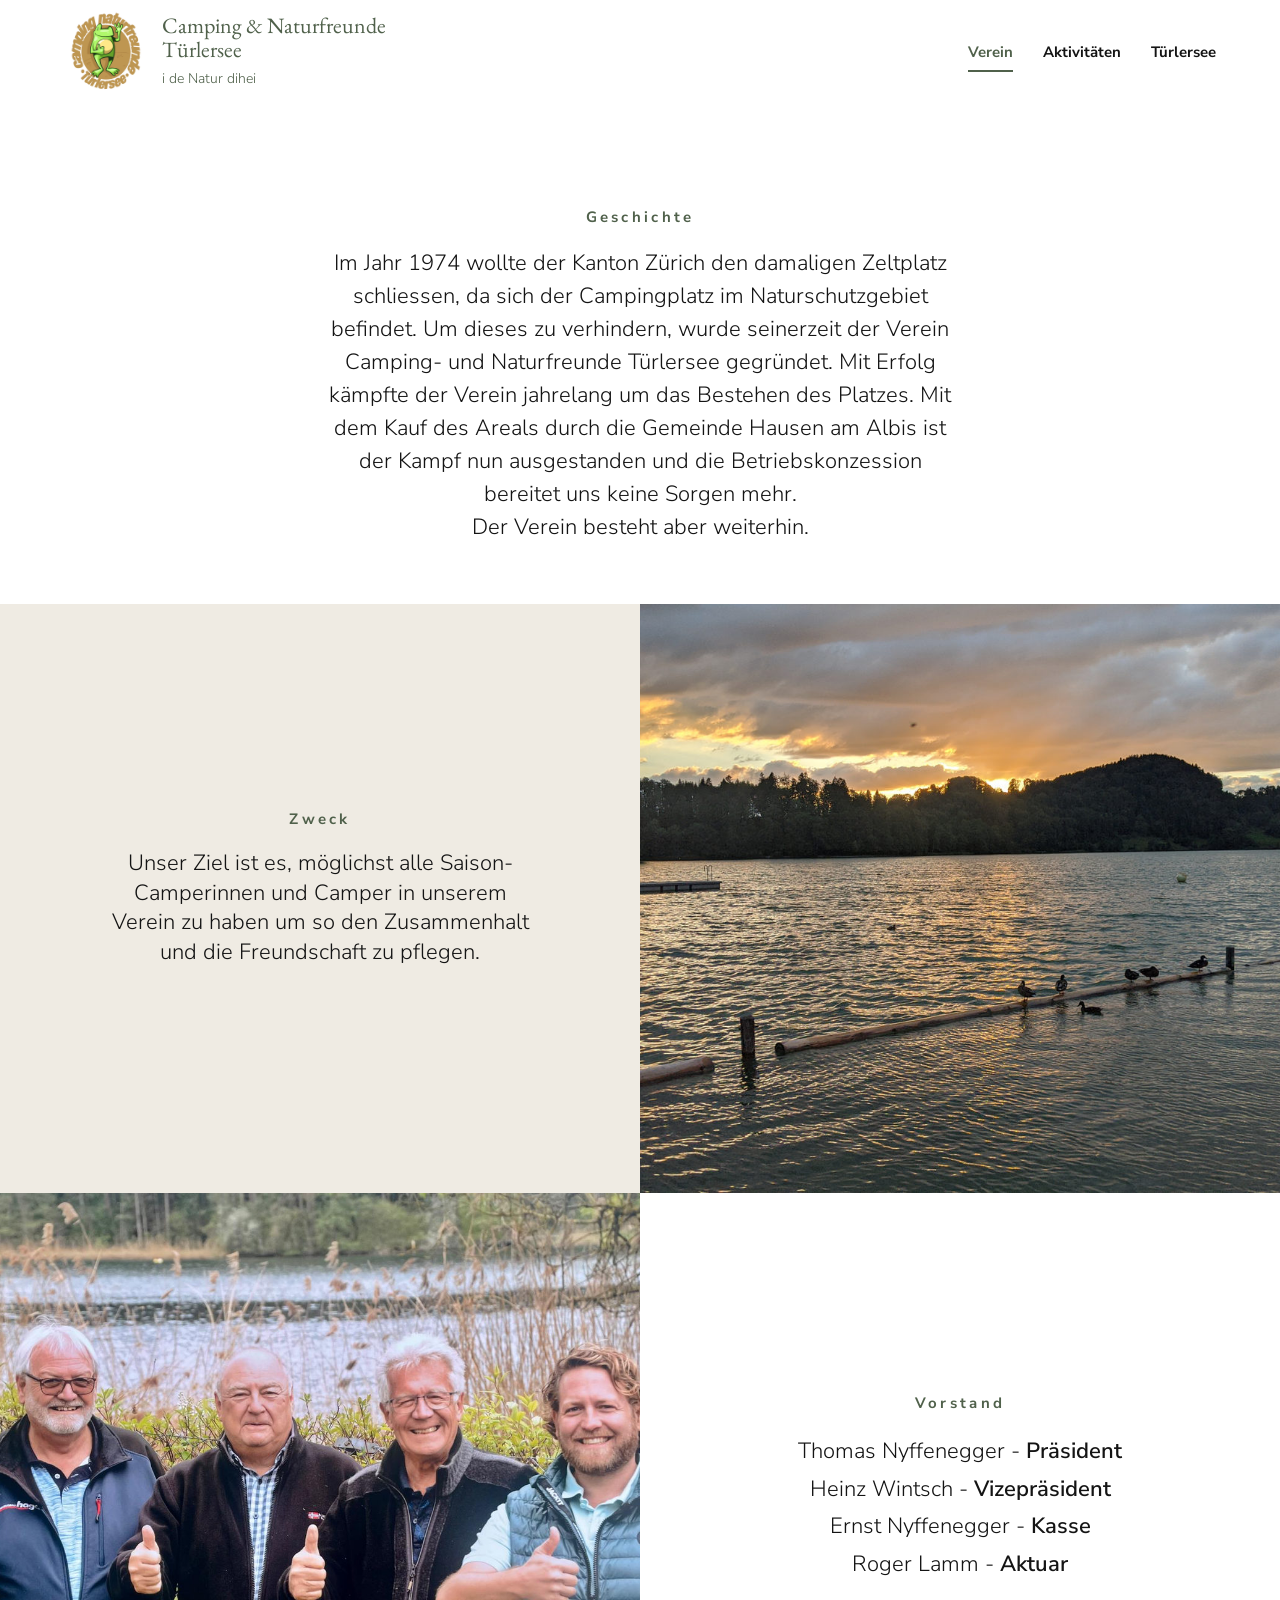
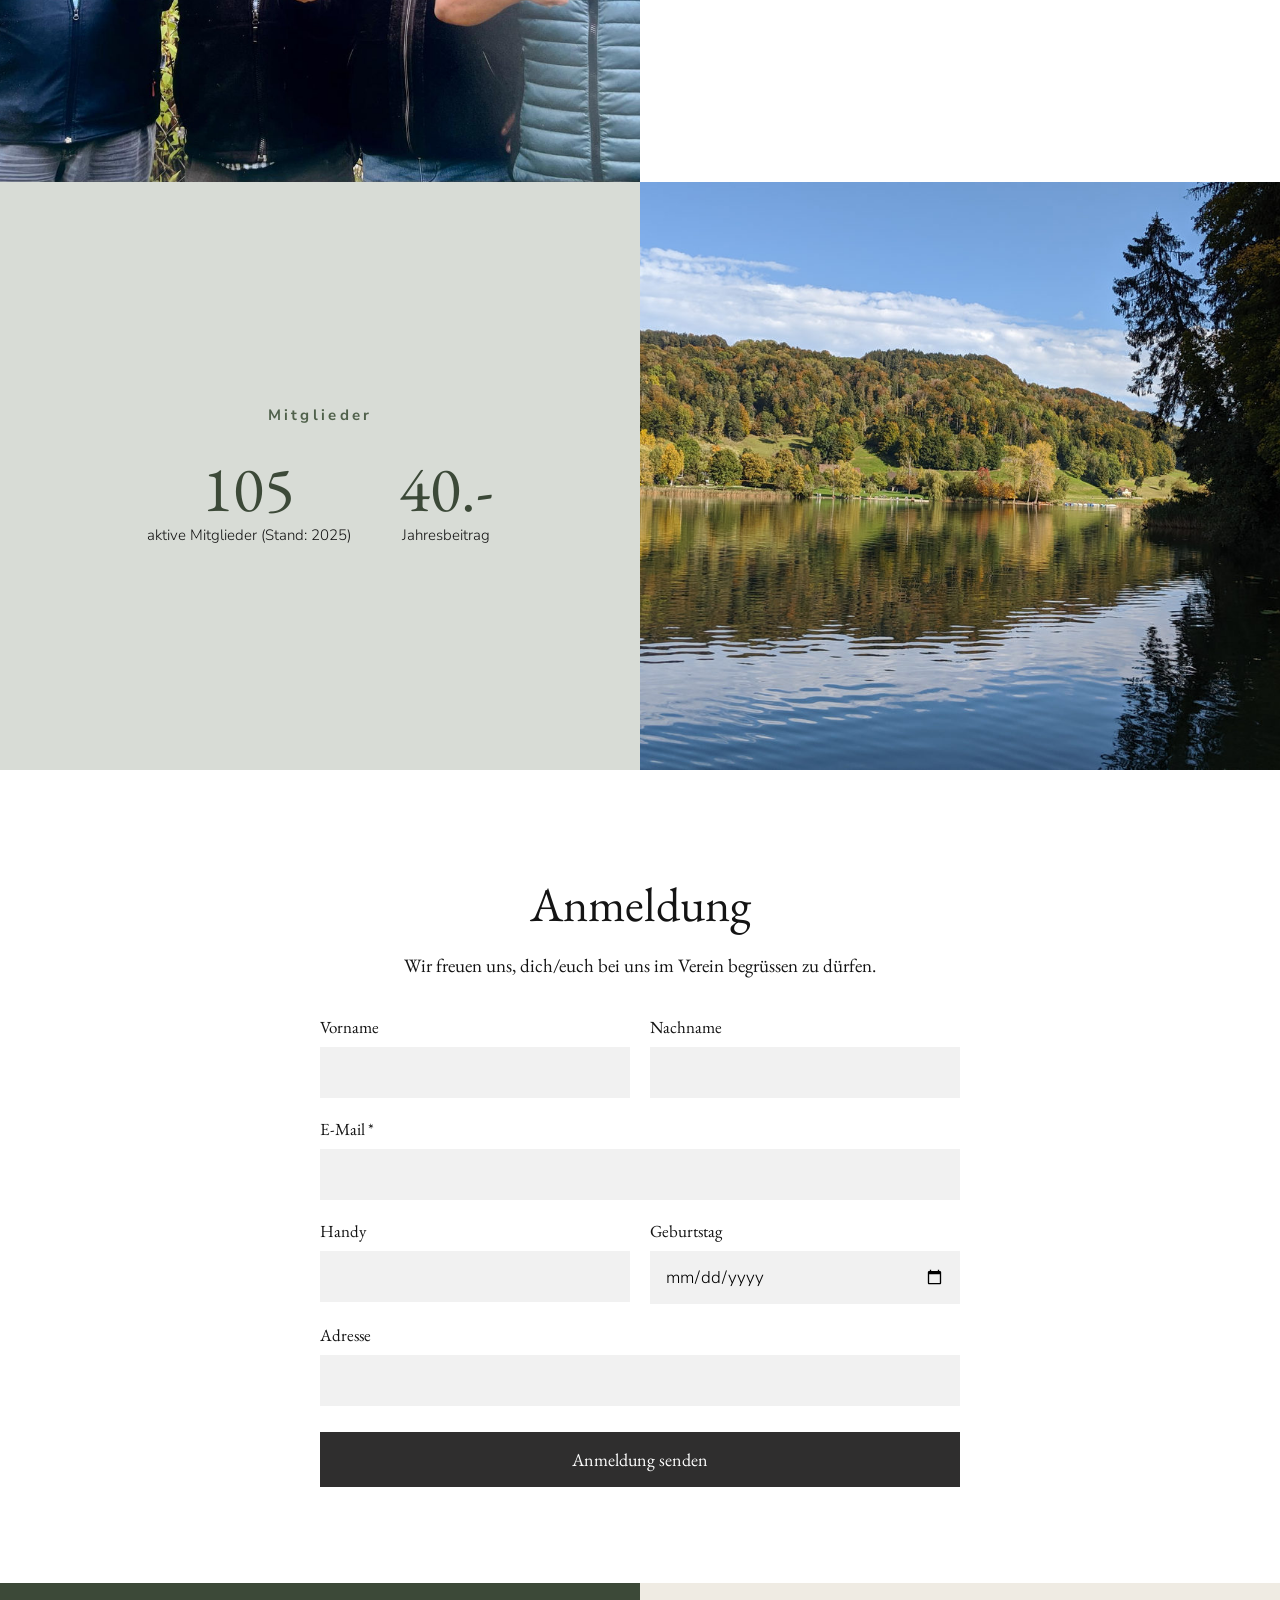
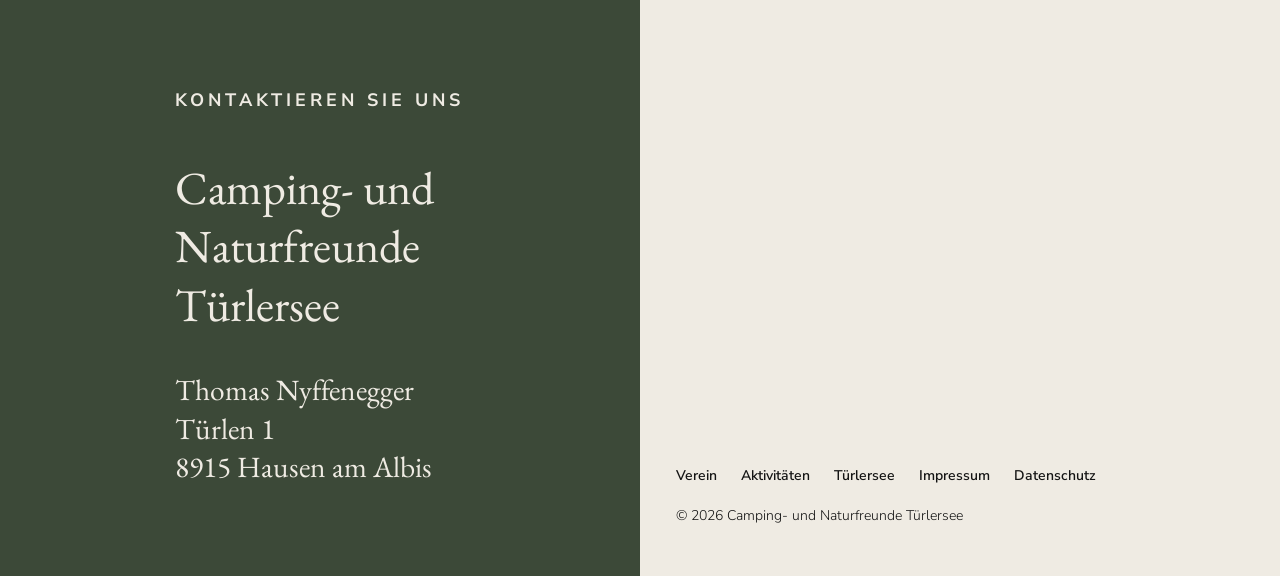
==== verein.html @ 567dc599 "Website Camping- und Naturfreunde Türlersee als statische Seite aufbauen Inhalte, Bilder und Gestalt" ====
<!doctype html>
<html lang="de-CH">
<head>
<meta charset="utf-8">
<meta name="viewport" content="width=device-width, initial-scale=1">
<title>Verein | Camping- und Naturfreunde Türlersee</title>
<meta name="description" content="Geschichte, Zweck, Vorstand und Mitgliedschaft des Vereins Camping- und Naturfreunde Türlersee.">
<meta property="og:title" content="Verein | Camping- und Naturfreunde Türlersee">
<meta property="og:description" content="Geschichte, Zweck, Vorstand und Mitgliedschaft des Vereins Camping- und Naturfreunde Türlersee.">
<meta property="og:image" content="assets/img/hero.jpg">
<meta property="og:locale" content="de_CH">
<link rel="icon" href="assets/img/logo.jpg">
<link rel="preload" href="assets/fonts/eb-garamond-latin-wght-normal.woff2" as="font" type="font/woff2" crossorigin>
<link rel="stylesheet" href="assets/css/style.css">
</head>
<body>
<a class="skip" href="#inhalt">Weiter zum Hauptinhalt</a>
<header class="kopf">
  <div class="kopf-in">
    <a class="marke" href="index.html">
      <img src="assets/img/logo.jpg" alt="Logo Camping Naturfreunde Türlersee" width="84" height="84">
      <span><span class="marke-name">Camping &amp; Naturfreunde<br>Türlersee</span><span class="marke-claim">i de Natur dihei</span></span>
    </a>
    <button class="menu-knopf" type="button" aria-controls="nav" aria-expanded="false" aria-label="Menü"><span></span><span></span><span></span></button>
    <nav class="nav" id="nav" aria-label="Hauptnavigation">
      <ul>
        <li><a href="verein.html" aria-current="page">Verein</a></li>
        <li><a href="aktivitaten.html">Aktivitäten</a></li>
        <li><a href="tuerlersee.html">Türlersee</a></li>
      </ul>
    </nav>
  </div>
</header>

<main id="inhalt">
<section class="seitenkopf">
  <div class="wrap schmal">
    <h1 class="label">Geschichte</h1>
    <p class="lead" style="font-size:clamp(18px,1.9vw,22px);line-height:1.5">Im Jahr 1974 wollte der Kanton Zürich den damaligen Zeltplatz schliessen, da sich der Campingplatz im Naturschutzgebiet befindet. Um dieses zu verhindern, wurde seinerzeit der Verein Camping- und Naturfreunde Türlersee gegründet. Mit Erfolg kämpfte der Verein jahrelang um das Bestehen des Platzes. Mit dem Kauf des Areals durch die Gemeinde Hausen am Albis ist der Kampf nun ausgestanden und die Betriebskonzession bereitet uns keine Sorgen mehr.<br>Der Verein besteht aber weiterhin.</p>
  </div>
</section>

<section class="split">
  <div class="split-text bg-beige">
    <h2 class="label">Zweck</h2>
    <p>Unser Ziel ist es, möglichst alle Saison-Camperinnen und Camper in unserem Verein zu haben um so den Zusammenhalt und die Freundschaft zu pflegen.</p>
  </div>
  <div class="split-bild"><img src="assets/img/see-sonnenuntergang.jpg" alt="Sonnenuntergang über dem Türlersee" loading="lazy"></div>
</section>

<section class="split">
  <div class="split-bild zuerst"><img src="assets/img/vorstand.jpg" alt="Der Vorstand des Vereins, 2025" loading="lazy"></div>
  <div class="split-text">
    <h2 class="label">Vorstand</h2>
    <ul class="vorstand">
      <li>Thomas Nyffenegger - <strong>Präsident</strong></li>
      <li>Heinz Wintsch - <strong>Vizepräsident</strong></li>
      <li>Ernst Nyffenegger - <strong>Kasse</strong></li>
      <li>Roger Lamm - <strong>Aktuar</strong></li>
    </ul>
  </div>
</section>

<section class="split">
  <div class="split-text bg-salbei">
    <h2 class="label">Mitglieder</h2>
    <div class="zahlen">
      <div class="zahl"><b>105</b><span>aktive Mitglieder (Stand: 2025)</span></div>
      <div class="zahl"><b>40.-</b><span>Jahresbeitrag</span></div>
    </div>
  </div>
  <div class="split-bild"><img src="assets/img/see-herbst.jpg" alt="Herbstwald spiegelt sich im Türlersee" loading="lazy"></div>
</section>

<section class="abschnitt" id="anmelden">
  <div class="wrap">
    <form class="formular" id="anmeldung">
      <h2>Anmeldung</h2>
      <p class="mitte" style="font-family:var(--serif);font-size:19px">Wir freuen uns, dich/euch bei uns im Verein begrüssen zu dürfen.</p>
      <div class="felder">
        <label class="feld">Vorname <input name="vorname" autocomplete="given-name"></label>
        <label class="feld">Nachname <input name="nachname" autocomplete="family-name"></label>
        <label class="feld breit">E-Mail * <input name="email" type="email" autocomplete="email" required></label>
        <label class="feld">Handy <input name="handy" type="tel" autocomplete="tel"></label>
        <label class="feld">Geburtstag <input name="geburtstag" type="date" autocomplete="bday"></label>
        <label class="feld breit">Adresse <input name="adresse" autocomplete="street-address"></label>
      </div>
      <button class="knopf" type="submit">Anmeldung senden</button>
      <p class="hinweis" id="anmeldung-hinweis" role="status" tabindex="-1" hidden></p>
    </form>
  </div>
</section>
</main>

<footer class="fuss">
  <div class="fuss-kontakt">
    <p class="label">Kontaktieren Sie uns</p>
    <h2>Camping- und Naturfreunde Türlersee</h2>
    <address>Thomas Nyffenegger<br>Türlen 1<br>8915 Hausen am Albis</address>
  </div>
  <div class="fuss-links">
    <ul>
      <li><a href="verein.html">Verein</a></li>
      <li><a href="aktivitaten.html">Aktivitäten</a></li>
      <li><a href="tuerlersee.html">Türlersee</a></li>
      <li><a href="impressum.html">Impressum</a></li>
      <li><a href="datenschutz.html">Datenschutz</a></li>
    </ul>
    <p>© <span id="jahr">2026</span> Camping- und Naturfreunde Türlersee</p>
  </div>
</footer>
<script src="assets/js/main.js" defer></script>
</body>
</html>
---- assets/css/style.css ----
/* Camping- und Naturfreunde Türlersee */
@font-face { font-family: "EB Garamond"; src: url("../fonts/eb-garamond-latin-wght-normal.woff2") format("woff2"); font-weight: 400 800; font-display: swap; }
@font-face { font-family: "Nunito Sans"; src: url("../fonts/nunito-sans-latin-wght-normal.woff2") format("woff2"); font-weight: 200 1000; font-display: swap; }

:root {
  --gruen: #3c4938;
  --gruen-hell: #50614b;
  --beige: #efebe3;
  --salbei: #d8dcd6;
  --rot: #d43a12;
  --orange: #d58106;
  --text: #141414;
  --weiss: #fff;
  --serif: "EB Garamond", Georgia, serif;
  --sans: "Avenir Next", Avenir, "Nunito Sans", "Helvetica Neue", Arial, sans-serif;
  --rand: clamp(16px, 5vw, 80px);
}
*, *::before, *::after { box-sizing: border-box; }
html { scroll-behavior: smooth; -webkit-text-size-adjust: 100%; }
body { margin: 0; font-family: var(--sans); font-weight: 300; font-size: 17px; line-height: 1.6; color: var(--text); background: var(--weiss); }
img { max-width: 100%; display: block; }
a { color: var(--gruen-hell); }
a:focus-visible, button:focus-visible, input:focus-visible, summary:focus-visible { outline: 3px solid var(--orange); outline-offset: 2px; }
h1, h2, h3 { margin: 0; font-weight: 400; }
p { margin: 0 0 1em; }
.skip { position: absolute; left: -999px; top: 0; background: var(--gruen); color: #fff; padding: 10px 16px; z-index: 100; }
.skip:focus { left: 0; }
.wrap { max-width: 1120px; margin: 0 auto; padding: 0 var(--rand); }
.schmal { max-width: 760px; }

/* Kopfzeile */
.kopf { position: sticky; top: 0; z-index: 50; background: rgba(255,255,255,.96); backdrop-filter: blur(6px); border-bottom: 1px solid transparent; transition: border-color .2s; }
.kopf.scrolled { border-color: var(--beige); }
.kopf-in { display: flex; align-items: center; justify-content: space-between; gap: 16px; padding: 10px var(--rand); max-width: 1760px; margin: 0 auto; }
.marke { display: flex; align-items: center; gap: 14px; text-decoration: none; color: var(--gruen-hell); min-width: 0; }
.marke img { width: 84px; height: 84px; flex: none; }
.marke-name { font-family: var(--serif); font-size: 22px; line-height: 1.1; display: block; }
.marke-claim { font-size: 14px; display: block; margin-top: 6px; }
.nav ul { list-style: none; display: flex; gap: 30px; margin: 0; padding: 0; }
.nav a { font-weight: 700; font-size: 15px; color: var(--text); text-decoration: none; padding: 8px 0; border-bottom: 2px solid transparent; }
.nav a:hover, .nav a[aria-current="page"] { color: var(--gruen-hell); border-color: var(--gruen-hell); }
.menu-knopf { display: none; background: none; border: 0; padding: 10px; cursor: pointer; }
.menu-knopf span { display: block; width: 26px; height: 2px; background: var(--gruen); margin: 6px 0; transition: transform .2s, opacity .2s; }

/* Bausteine */
.label { font-weight: 700; font-size: 15px; letter-spacing: .22em; color: var(--gruen-hell); text-transform: none; margin-bottom: 18px; }
.label.gross { text-transform: uppercase; }
.knopf { display: inline-block; font-family: var(--sans); font-weight: 700; font-size: 13px; letter-spacing: .04em; text-transform: uppercase; text-decoration: none; color: #fff; background: var(--gruen); border: 0; padding: 12px 28px; cursor: pointer; transition: filter .15s, transform .15s; }
.knopf:hover { filter: brightness(1.12); transform: translateY(-1px); }
.knopf.rot { background: var(--rot); }
.knopf.orange { background: var(--orange); color: var(--text); }
.abschnitt { padding: clamp(48px, 8vw, 96px) 0; }
.mitte { text-align: center; }
.lead { font-size: clamp(20px, 2.4vw, 26px); line-height: 1.35; }

/* Startseite: Hero */
.hero { display: grid; grid-template-columns: 45fr 55fr; min-height: min(78vh, 800px); }
.hero-text { display: flex; flex-direction: column; justify-content: center; padding: 48px 32px 48px clamp(16px, 8vw, 236px); }
.hero h1 { font-family: var(--serif); font-size: clamp(40px, 4.6vw, 73px); line-height: .95; letter-spacing: -.01em; margin-bottom: 28px; }
.hero p { font-size: clamp(22px, 2.6vw, 36px); line-height: 1.2; margin: 0; }
.hero-bild { position: relative; background: var(--gruen); padding-bottom: clamp(40px, 9vw, 150px); }
.hero-bild img { width: 100%; height: 100%; object-fit: cover; }

/* Drei Kacheln */
.kacheln { display: grid; grid-template-columns: repeat(3, 1fr); gap: clamp(20px, 6vw, 96px); }
.kachel { text-align: center; display: flex; flex-direction: column; align-items: center; }
.kachel h2 { font-size: 15px; font-weight: 700; letter-spacing: .22em; color: var(--gruen-hell); margin-bottom: 28px; }
.kachel-bild { width: 100%; aspect-ratio: 1; display: grid; place-items: center; color: #fff; margin-bottom: 30px; transition: transform .25s; }
.kachel a.kachel-bild:hover { transform: scale(1.02); }
.kachel-bild svg { width: 64%; height: auto; }
.kachel p { font-size: 15px; line-height: 2.1; max-width: 300px; flex: 1; }
.bg-gruen { background: var(--gruen); } .bg-rot { background: var(--rot); } .bg-orange { background: var(--orange); }

/* Galerie */
.galerie { display: grid; grid-template-columns: repeat(12, 1fr); gap: clamp(10px, 2.4vw, 30px); }
.galerie a { display: block; overflow: hidden; height: clamp(180px, 40vw, 510px); }
.galerie img { width: 100%; height: 100%; object-fit: cover; transition: transform .5s; }
.galerie a:hover img { transform: scale(1.04); }
.g4 { grid-column: span 4; } .g8 { grid-column: span 8; }

/* Zitat */
.zitat { background: var(--beige); text-align: center; padding: clamp(48px, 8vw, 96px) var(--rand); }
.zitat-zeichen { display: block; font-family: var(--serif); font-size: 96px; line-height: .6; height: 44px; color: var(--orange); }
.zitat blockquote { margin: 0 auto; max-width: 680px; font-size: clamp(22px, 3vw, 36px); line-height: 1.22; }
.band { height: clamp(220px, 34vw, 520px); background: var(--beige) center/cover no-repeat; }

/* Verein: Zweispalter */
.split { display: grid; grid-template-columns: 1fr 1fr; }
.split > div { min-height: clamp(320px, 46vw, 660px); }
.split-text { display: flex; flex-direction: column; justify-content: center; align-items: center; text-align: center; padding: 56px var(--rand); }
.split-text p { max-width: 430px; font-size: clamp(18px, 1.9vw, 22px); line-height: 1.35; }
.split-bild { position: relative; }
.split-bild img { position: absolute; inset: 0; width: 100%; height: 100%; object-fit: cover; }
.bg-beige { background: var(--beige); } .bg-salbei { background: var(--salbei); }
.vorstand { list-style: none; margin: 0; padding: 0; font-size: clamp(18px, 1.9vw, 22px); line-height: 1.7; }
.vorstand strong { font-weight: 600; }
.zahlen { display: flex; gap: 48px; justify-content: center; flex-wrap: wrap; margin-top: 12px; }
.zahl b { display: block; font-family: var(--serif); font-weight: 400; font-size: 64px; line-height: 1; color: var(--gruen); }
.zahl span { font-size: 15px; }

/* Formular */
.formular { max-width: 640px; margin: 0 auto; }
.formular h2 { font-family: var(--serif); font-size: clamp(34px, 4vw, 48px); text-align: center; margin-bottom: 8px; }
.felder { display: grid; grid-template-columns: 1fr 1fr; gap: 18px 20px; margin-top: 32px; }
.feld { display: flex; flex-direction: column; gap: 6px; font-family: var(--serif); font-size: 17px; }
.feld.breit { grid-column: 1 / -1; }
.feld input { font: 300 17px var(--sans); padding: 13px 14px; border: 1px solid transparent; background: #f1f1f1; border-radius: 0; width: 100%; }
.feld input:focus { border-color: var(--gruen); background: #fff; outline: none; }
.formular .knopf { width: 100%; margin-top: 26px; padding: 16px; background: #2f2e2e; font-family: var(--serif); font-size: 18px; text-transform: none; letter-spacing: 0; font-weight: 400; }
.hinweis { margin-top: 18px; padding: 16px 18px; background: var(--beige); font-size: 16px; }
.hinweis[hidden] { display: none; }
.klein { font-size: 14px; color: #555; }

/* Aktivitäten */
.seitenkopf { text-align: center; padding: clamp(48px, 8vw, 100px) var(--rand) clamp(32px, 5vw, 60px); }
.seitenkopf .lead { margin: 0; }
.jahr { font-family: var(--serif); font-size: 40px; color: var(--gruen); margin: 56px 0 8px; display: flex; align-items: center; gap: 20px; }
.jahr::after { content: ""; flex: 1; height: 1px; background: var(--salbei); }
.events { list-style: none; margin: 0; padding: 0; }
.event { border-bottom: 1px solid var(--salbei); }
.event summary { list-style: none; cursor: pointer; display: grid; grid-template-columns: 96px 1fr auto; gap: 20px; align-items: center; padding: 20px 0; }
.event summary::-webkit-details-marker { display: none; }
.event-datum { text-align: center; background: var(--beige); padding: 10px 6px; line-height: 1.1; }
.event-datum b { display: block; font-family: var(--serif); font-weight: 400; font-size: 34px; }
.event-datum span { font-size: 13px; font-weight: 700; letter-spacing: .12em; text-transform: uppercase; color: var(--gruen-hell); }
.event-titel { font-family: var(--serif); font-size: clamp(22px, 2.6vw, 30px); line-height: 1.15; }
.event-meta { font-size: 15px; color: #444; margin-top: 4px; }
.event-pfeil { width: 14px; height: 14px; border-right: 2px solid var(--gruen); border-bottom: 2px solid var(--gruen); transform: rotate(45deg); transition: transform .2s; margin-right: 8px; }
.event[open] .event-pfeil { transform: rotate(-135deg); }
.event-inhalt { display: grid; grid-template-columns: minmax(0, 300px) 1fr; gap: 32px; padding: 6px 0 36px 116px; }
.event-inhalt.ohne-bild { grid-template-columns: 1fr; }
.event-inhalt h3 { font-size: 13px; font-weight: 700; letter-spacing: .18em; text-transform: uppercase; color: var(--gruen-hell); margin: 18px 0 6px; }
.event-inhalt h3:first-child { margin-top: 0; }
.event-inhalt p { white-space: pre-line; margin: 0; }
.event-bilder { display: grid; gap: 14px; align-content: start; }
.event.kommend { background: linear-gradient(90deg, rgba(213,129,6,.09), transparent 70%); }
.marke-neu { display: inline-block; background: var(--orange); font-size: 11px; font-weight: 700; letter-spacing: .1em; text-transform: uppercase; padding: 2px 8px; margin-left: 10px; vertical-align: middle; font-family: var(--sans); }
.leer { text-align: center; font-family: var(--serif); font-size: 22px; padding: 36px 20px; background: var(--beige); margin: 0; }

/* Türlersee */
.karten { display: grid; grid-template-columns: repeat(auto-fit, minmax(250px, 1fr)); gap: 24px; }
.karte { display: block; text-decoration: none; color: var(--text); background: var(--beige); padding: 30px 28px; border-top: 4px solid var(--orange); transition: transform .2s, box-shadow .2s; }
.karte:hover { transform: translateY(-3px); box-shadow: 0 10px 24px rgba(0,0,0,.08); }
.karte h2 { font-family: var(--serif); font-size: 28px; margin-bottom: 8px; }
.karte p { font-size: 16px; margin-bottom: 14px; }
.karte span { font-weight: 700; font-size: 14px; color: var(--gruen-hell); word-break: break-word; }
.fakten { display: grid; grid-template-columns: repeat(auto-fit, minmax(150px, 1fr)); gap: 24px; text-align: center; margin: 0; }
.fakten div { margin: 0; }
.fakten dt { font-size: 14px; letter-spacing: .12em; text-transform: uppercase; font-weight: 700; color: var(--gruen-hell); }
.fakten dd { margin: 4px 0 0; font-family: var(--serif); font-size: 34px; }

/* Textseiten */
.text h1 { font-size: 15px; font-weight: 700; letter-spacing: .22em; text-transform: uppercase; color: var(--gruen-hell); margin-bottom: 30px; }
.text h2 { font-family: var(--serif); font-size: 28px; margin: 34px 0 10px; }

/* Fusszeile */
.fuss { display: grid; grid-template-columns: 1fr 1fr; background: var(--beige); }
.fuss-kontakt { background: var(--gruen); color: var(--beige); padding: clamp(48px, 8vw, 120px) var(--rand) clamp(48px, 7vw, 110px) clamp(16px, 13.7vw, 263px); }
.fuss-kontakt .label { color: var(--beige); font-size: 18px; text-transform: uppercase; margin-bottom: 44px; }
.fuss-kontakt h2 { font-family: var(--serif); font-size: clamp(34px, 3.6vw, 48px); line-height: 1.28; margin-bottom: 36px; }
.fuss-kontakt address { font-family: var(--serif); font-style: normal; font-size: clamp(22px, 2.3vw, 30px); line-height: 1.3; }
.fuss-links { display: flex; flex-direction: column; justify-content: flex-end; padding: 40px var(--rand) 48px 36px; font-size: 14px; }
.fuss-links ul { list-style: none; display: flex; flex-wrap: wrap; gap: 8px 24px; margin: 0 0 18px; padding: 0; }
.fuss-links a { color: var(--text); font-weight: 600; text-decoration: none; }
.fuss-links a:hover { text-decoration: underline; }
.fuss-links p { margin: 0; }

/* Lightbox */
.lightbox { position: fixed; inset: 0; z-index: 200; background: rgba(20,24,18,.94); display: grid; place-items: center; padding: 24px; cursor: zoom-out; }
.lightbox[hidden] { display: none; }
.lightbox img { max-width: 100%; max-height: calc(100vh - 48px); object-fit: contain; }
.lightbox button { position: absolute; top: 12px; right: 16px; background: none; border: 0; color: #fff; font-size: 40px; line-height: 1; cursor: pointer; padding: 8px 12px; }

@media (max-width: 860px) {
  .menu-knopf { display: block; }
  .nav { position: absolute; left: 0; right: 0; top: 100%; background: #fff; border-bottom: 1px solid var(--beige); display: none; }
  .nav.offen { display: block; }
  .nav ul { flex-direction: column; gap: 0; padding: 8px var(--rand) 16px; }
  .nav a { display: block; padding: 14px 0; font-size: 17px; border-bottom: 1px solid var(--beige); }
  .menu-knopf[aria-expanded="true"] span:nth-child(1) { transform: translateY(8px) rotate(45deg); }
  .menu-knopf[aria-expanded="true"] span:nth-child(2) { opacity: 0; }
  .menu-knopf[aria-expanded="true"] span:nth-child(3) { transform: translateY(-8px) rotate(-45deg); }
  .marke img { width: 60px; height: 60px; }
  .marke-name { font-size: 18px; }
  .marke-claim { font-size: 12px; margin-top: 3px; }
  .hero { grid-template-columns: 1fr; min-height: 0; }
  .hero-text { padding: 40px var(--rand); }
  .hero-bild { padding-bottom: 28px; }
  .hero-bild img { height: 60vw; }
  .kacheln { grid-template-columns: 1fr; gap: 56px; }
  .kachel-bild { max-width: 300px; }
  .g4, .g8 { grid-column: span 12; }
  .galerie a { height: 62vw; }
  .split { grid-template-columns: 1fr; }
  .split > div { min-height: 0; }
  .split-bild { aspect-ratio: 4 / 3; }
  .split .split-bild.zuerst { order: -1; }
  .felder { grid-template-columns: 1fr; }
  .event summary { grid-template-columns: 72px 1fr auto; gap: 14px; }
  .event-datum b { font-size: 28px; }
  .event-inhalt { grid-template-columns: 1fr; padding-left: 0; }
  .fuss { grid-template-columns: 1fr; }
  .fuss-links { padding: 28px var(--rand); }
}
@media (prefers-reduced-motion: reduce) { * { transition: none !important; scroll-behavior: auto !important; } }
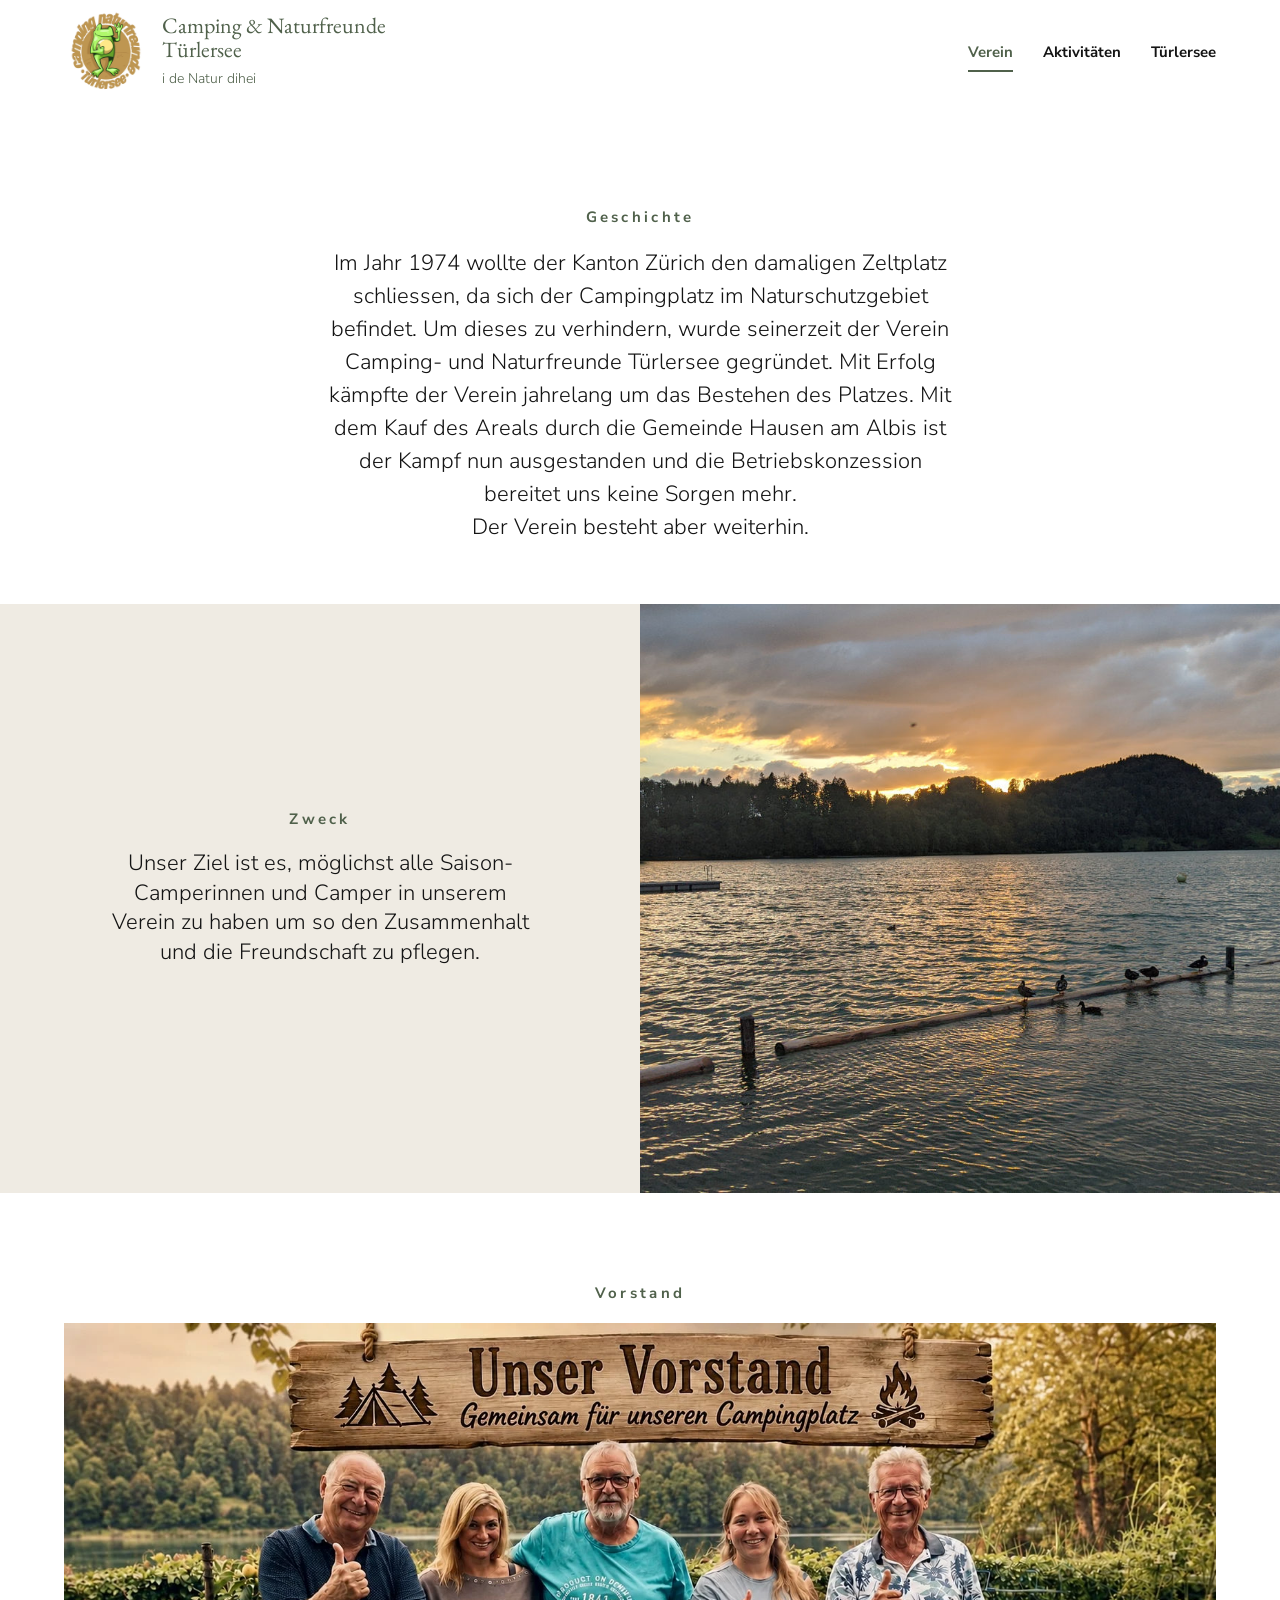
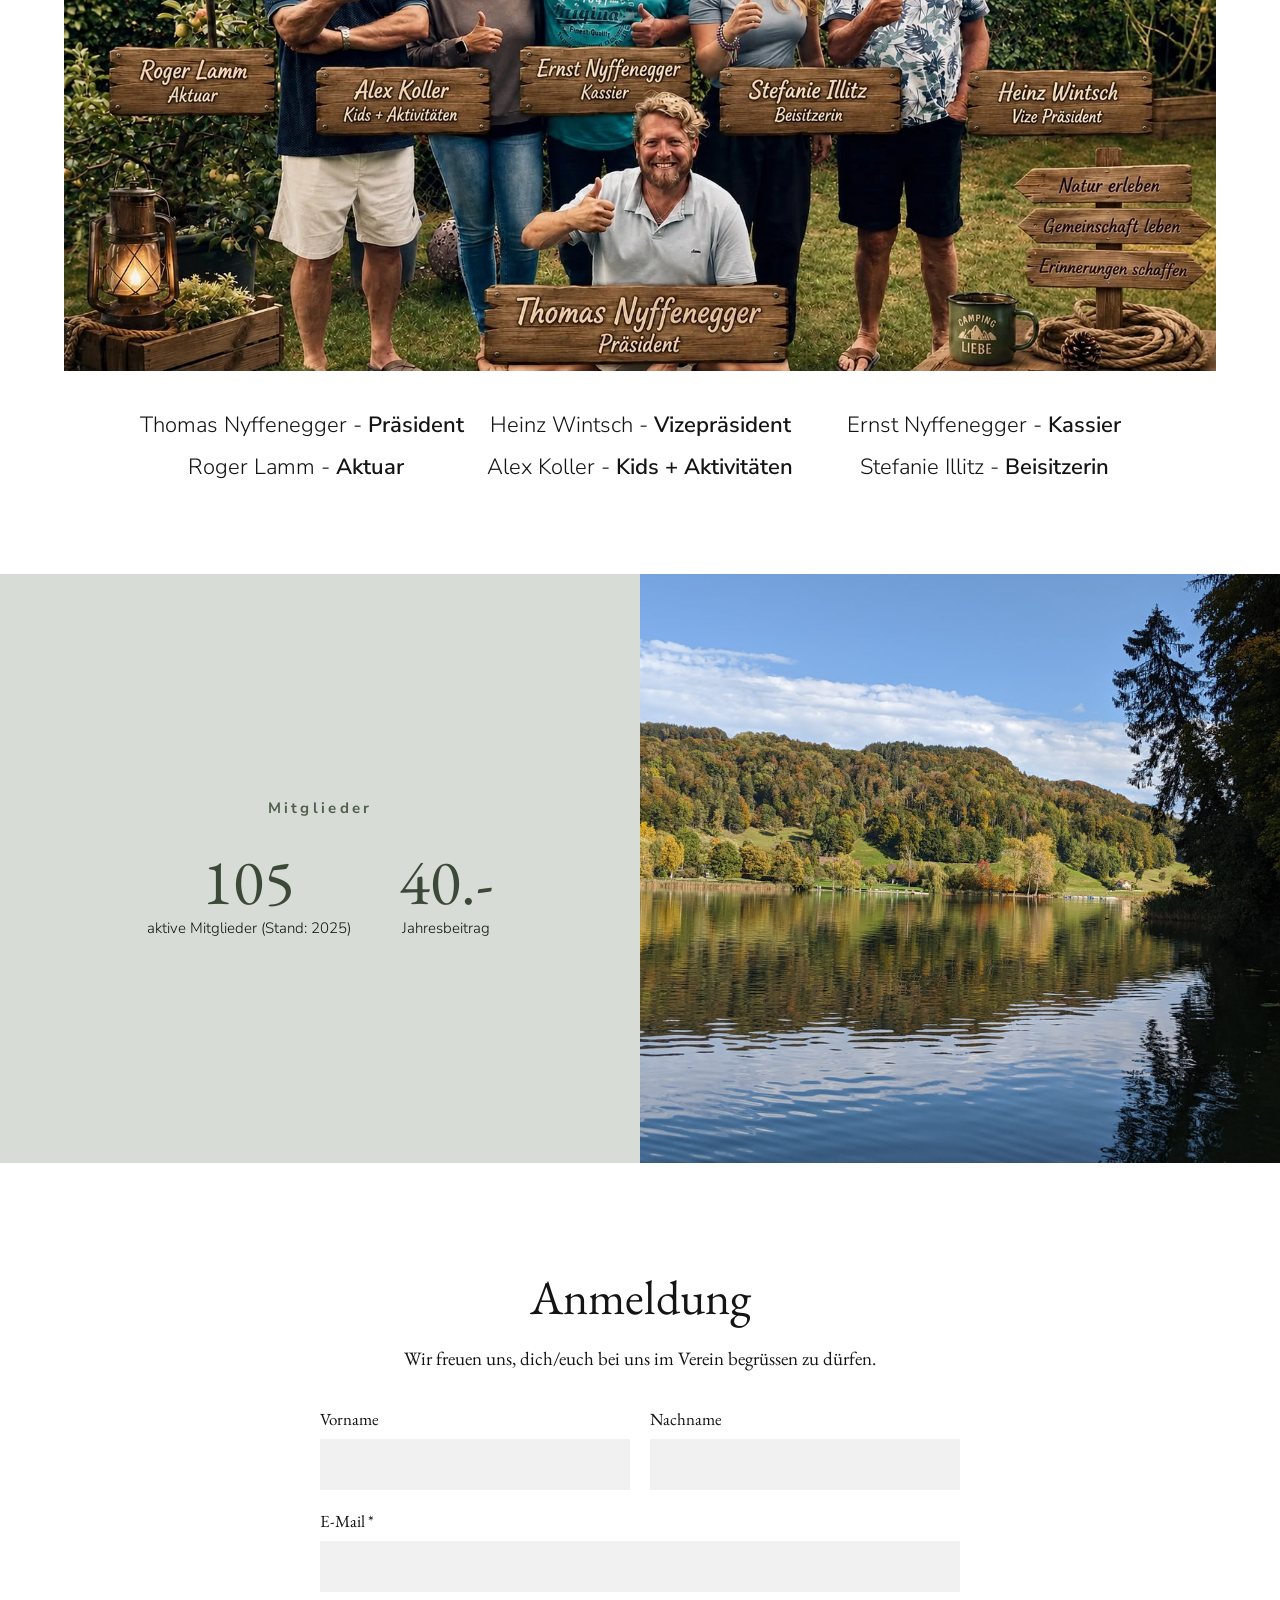
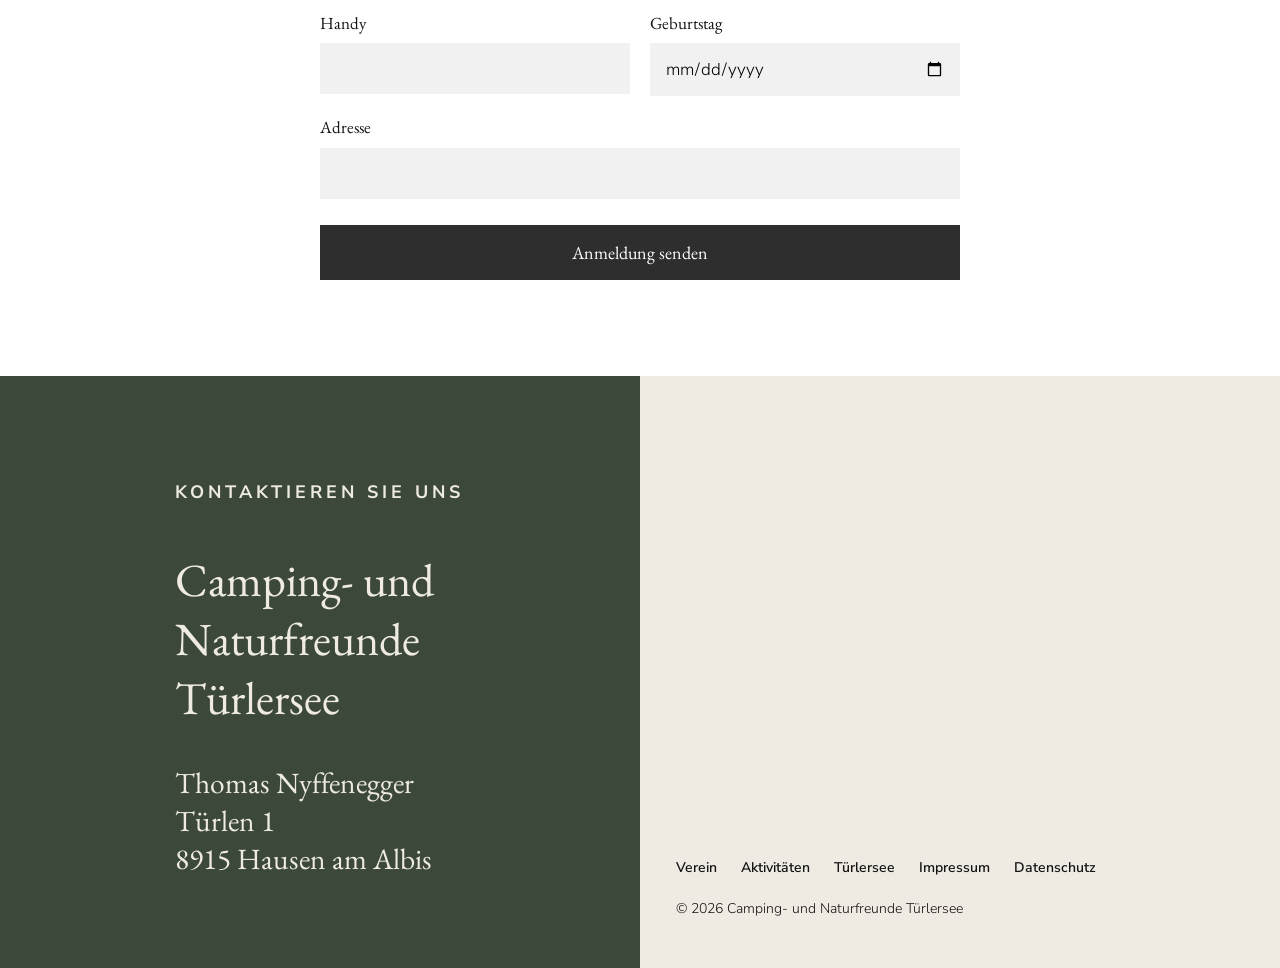
==== commit 8c064c69: "Vorstandsfoto ersetzen und Vorstandsliste auf sechs Mitglieder erweitern Co-Authored-By: Claude Fabl" ====
--- a/verein.html
+++ b/verein.html
@@ -48,17 +48,17 @@
   <div class="split-bild"><img src="assets/img/see-sonnenuntergang.jpg" alt="Sonnenuntergang über dem Türlersee" loading="lazy"></div>
 </section>
 
-<section class="split">
-  <div class="split-bild zuerst"><img src="assets/img/vorstand.jpg" alt="Der Vorstand des Vereins, 2025" loading="lazy"></div>
-  <div class="split-text">
-    <h2 class="label">Vorstand</h2>
-    <ul class="vorstand">
-      <li>Thomas Nyffenegger - <strong>Präsident</strong></li>
-      <li>Heinz Wintsch - <strong>Vizepräsident</strong></li>
-      <li>Ernst Nyffenegger - <strong>Kasse</strong></li>
-      <li>Roger Lamm - <strong>Aktuar</strong></li>
-    </ul>
-  </div>
+<section class="vorstand-bereich">
+  <h2 class="label">Vorstand</h2>
+  <a class="vorstand-bild" href="assets/img/vorstand.webp" data-lightbox><img src="assets/img/vorstand.webp" alt="Unser Vorstand – gemeinsam für unseren Campingplatz: Roger Lamm, Alex Koller, Ernst Nyffenegger, Stefanie Illitz, Heinz Wintsch und Thomas Nyffenegger" width="1672" height="941" loading="lazy"></a>
+  <ul class="vorstand">
+    <li>Thomas Nyffenegger - <strong>Präsident</strong></li>
+    <li>Heinz Wintsch - <strong>Vizepräsident</strong></li>
+    <li>Ernst Nyffenegger - <strong>Kassier</strong></li>
+    <li>Roger Lamm - <strong>Aktuar</strong></li>
+    <li>Alex Koller - <strong>Kids + Aktivitäten</strong></li>
+    <li>Stefanie Illitz - <strong>Beisitzerin</strong></li>
+  </ul>
 </section>
 
 <section class="split">
--- a/assets/css/style.css
+++ b/assets/css/style.css
@@ -92,6 +92,11 @@
 .split-bild { position: relative; }
 .split-bild img { position: absolute; inset: 0; width: 100%; height: 100%; object-fit: cover; }
 .bg-beige { background: var(--beige); } .bg-salbei { background: var(--salbei); }
+.vorstand-bereich { text-align: center; padding: clamp(48px, 7vw, 88px) var(--rand); }
+.vorstand-bild { display: block; max-width: 1200px; margin: 0 auto 36px; cursor: zoom-in; }
+.vorstand-bild img { width: 100%; height: auto; }
+.vorstand-bereich .vorstand li { white-space: nowrap; }
+.vorstand-bereich .vorstand { display: grid; grid-template-columns: repeat(auto-fit, minmax(300px, 1fr)); gap: 4px 32px; max-width: 1000px; margin: 0 auto; }
 .vorstand { list-style: none; margin: 0; padding: 0; font-size: clamp(18px, 1.9vw, 22px); line-height: 1.7; }
 .vorstand strong { font-weight: 600; }
 .zahlen { display: flex; gap: 48px; justify-content: center; flex-wrap: wrap; margin-top: 12px; }
@@ -136,6 +141,18 @@
 .event.kommend { background: linear-gradient(90deg, rgba(213,129,6,.09), transparent 70%); }
 .marke-neu { display: inline-block; background: var(--orange); font-size: 11px; font-weight: 700; letter-spacing: .1em; text-transform: uppercase; padding: 2px 8px; margin-left: 10px; vertical-align: middle; font-family: var(--sans); }
 .leer { text-align: center; font-family: var(--serif); font-size: 22px; padding: 36px 20px; background: var(--beige); margin: 0; }
+
+.tabelle-rahmen { background: var(--beige); padding: clamp(16px, 4vw, 48px); overflow-x: auto; }
+.programm { width: 100%; border-collapse: collapse; background: #fff; font-size: clamp(15px, 1.6vw, 18px); }
+.programm caption { caption-side: top; text-align: left; font-family: var(--serif); font-size: clamp(26px, 3vw, 34px); color: var(--gruen); padding-bottom: 16px; }
+.programm th { background: var(--gruen); color: #fff; font-weight: 700; font-size: 13px; letter-spacing: .16em; text-transform: uppercase; text-align: left; padding: 14px 18px; }
+.programm td { padding: 14px 18px; border-bottom: 1px solid var(--salbei); }
+.programm td:first-child, .programm td:nth-child(2) { white-space: nowrap; font-variant-numeric: tabular-nums; }
+.programm td:last-child { font-weight: 600; }
+.programm tbody tr:last-child td { border-bottom: 0; }
+.programm tbody tr:hover { background: #faf8f4; }
+.rueckblick { text-align: center; margin: 24px 0 -24px; }
+@media (max-width: 520px) { .programm th, .programm td { padding: 11px 9px; } .programm td:nth-child(2) { white-space: normal; } }
 
 /* Türlersee */
 .karten { display: grid; grid-template-columns: repeat(auto-fit, minmax(250px, 1fr)); gap: 24px; }
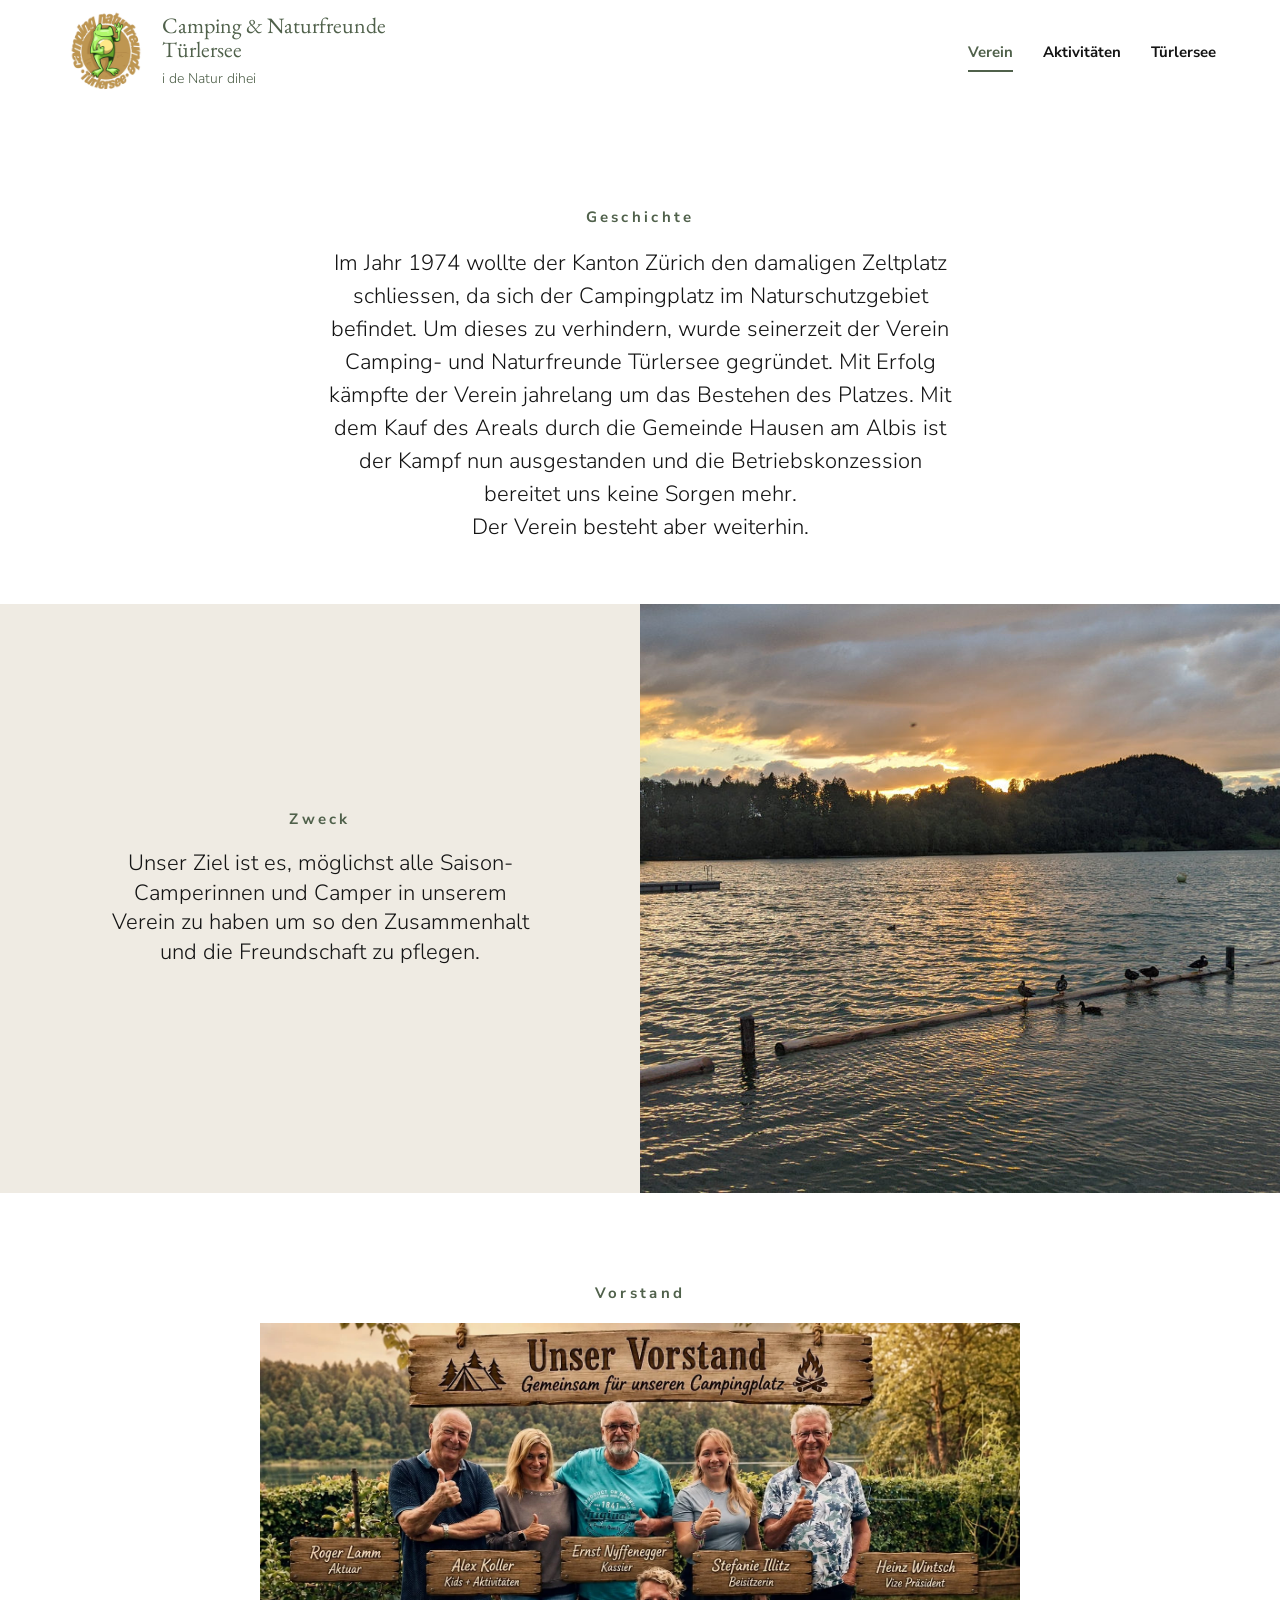
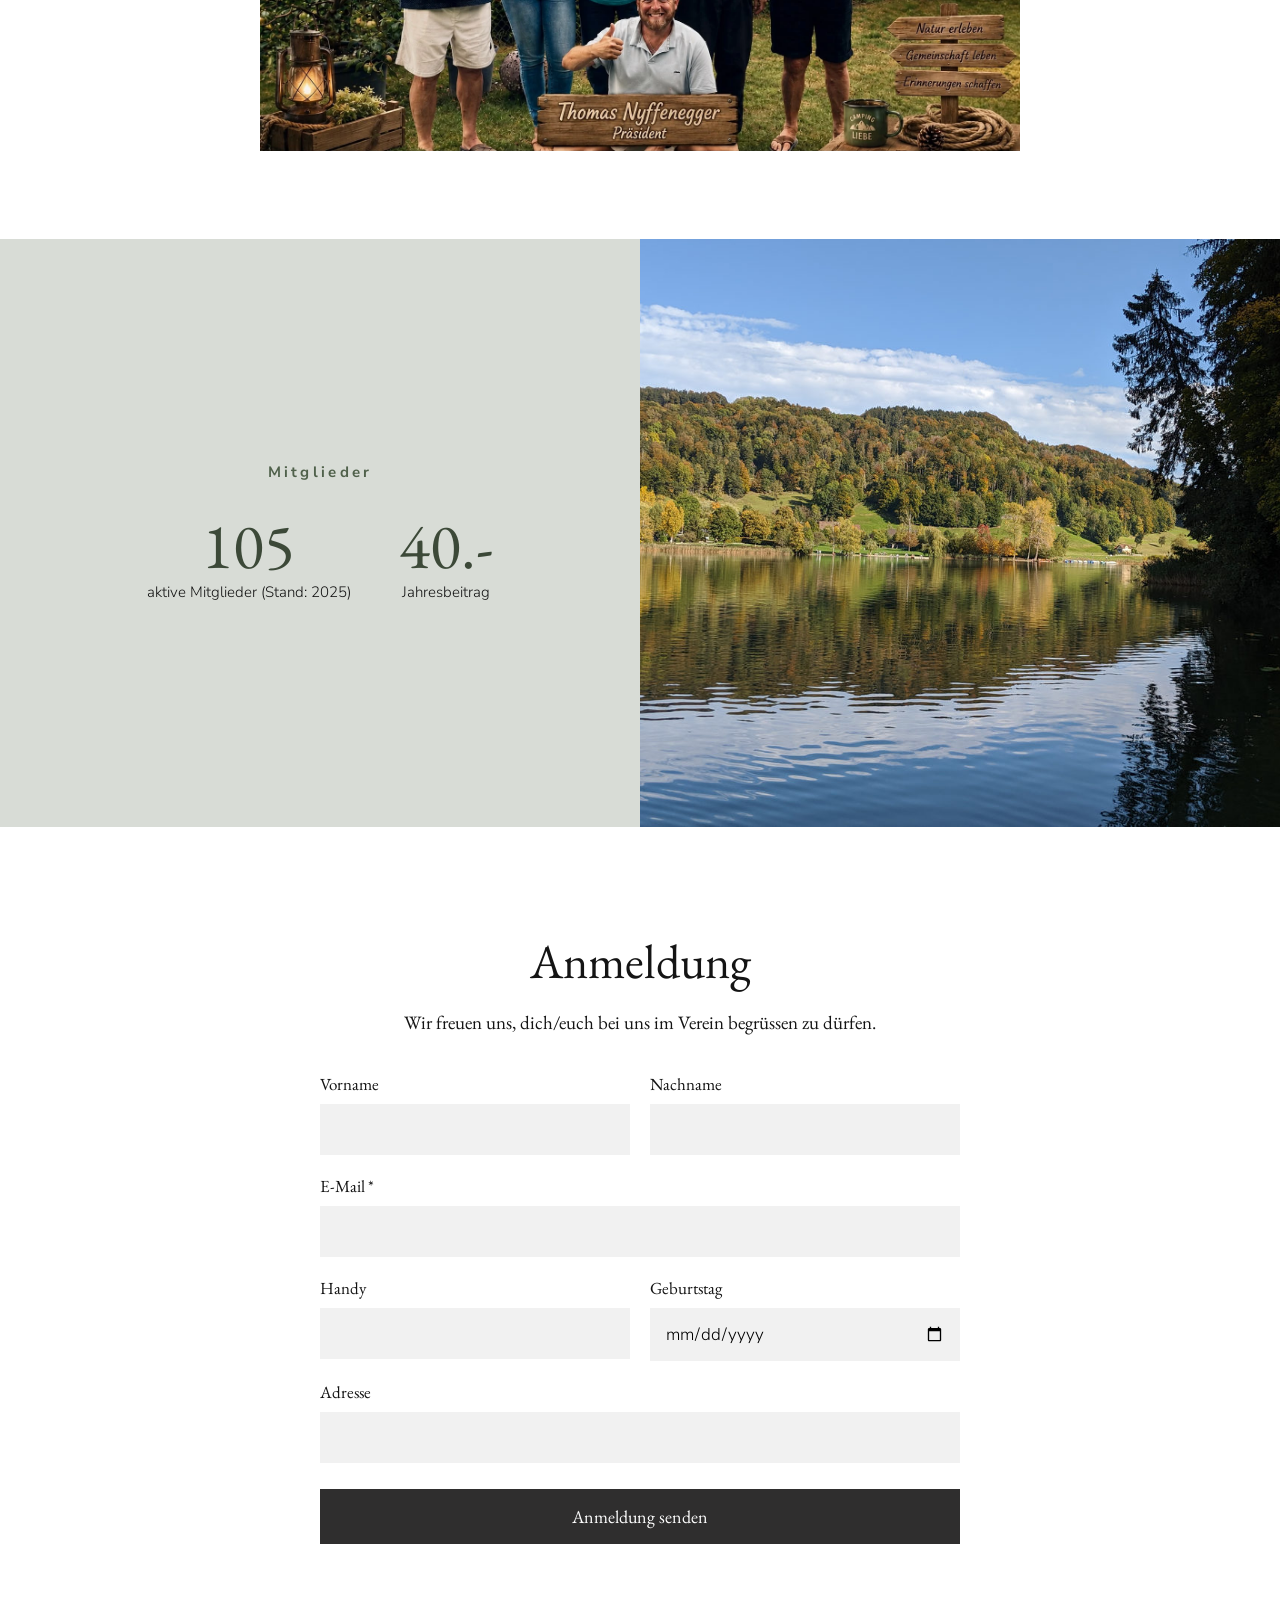
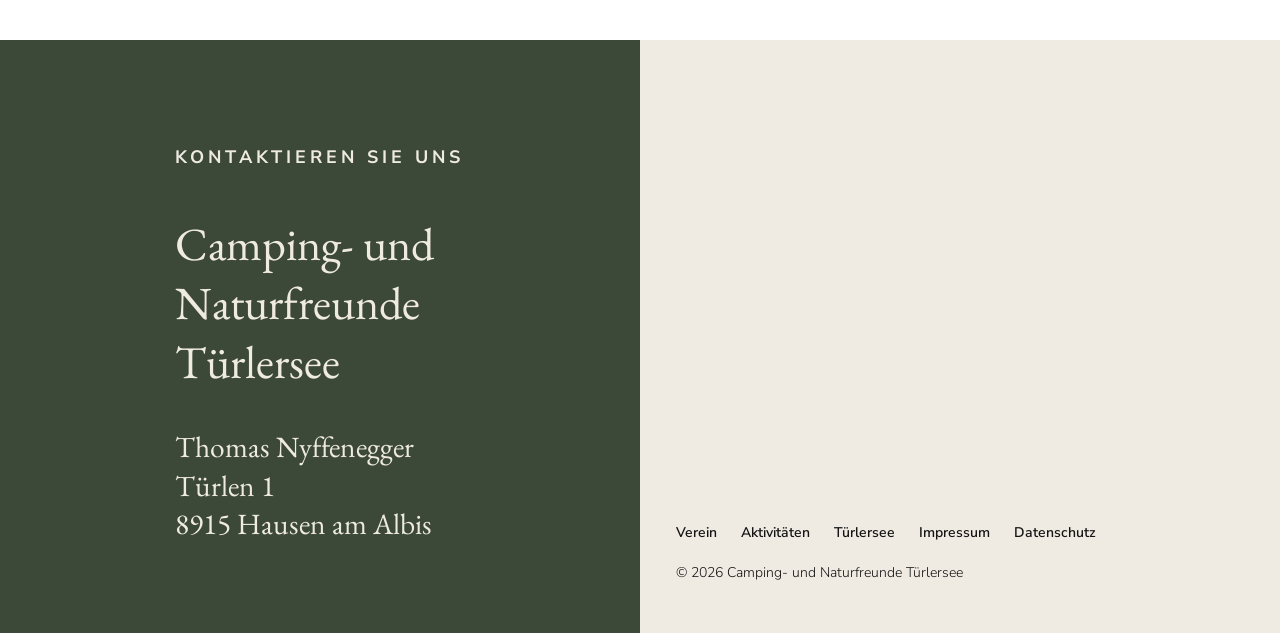
==== commit d9905ae0: "Vorstandsfoto verkleinern und Namensliste darunter entfernen Co-Authored-By: Claude Fable 5.2 <norep" ====
--- a/verein.html
+++ b/verein.html
@@ -51,14 +51,6 @@
 <section class="vorstand-bereich">
   <h2 class="label">Vorstand</h2>
   <a class="vorstand-bild" href="assets/img/vorstand.webp" data-lightbox><img src="assets/img/vorstand.webp" alt="Unser Vorstand – gemeinsam für unseren Campingplatz: Roger Lamm, Alex Koller, Ernst Nyffenegger, Stefanie Illitz, Heinz Wintsch und Thomas Nyffenegger" width="1672" height="941" loading="lazy"></a>
-  <ul class="vorstand">
-    <li>Thomas Nyffenegger - <strong>Präsident</strong></li>
-    <li>Heinz Wintsch - <strong>Vizepräsident</strong></li>
-    <li>Ernst Nyffenegger - <strong>Kassier</strong></li>
-    <li>Roger Lamm - <strong>Aktuar</strong></li>
-    <li>Alex Koller - <strong>Kids + Aktivitäten</strong></li>
-    <li>Stefanie Illitz - <strong>Beisitzerin</strong></li>
-  </ul>
 </section>
 
 <section class="split">
--- a/assets/css/style.css
+++ b/assets/css/style.css
@@ -93,7 +93,7 @@
 .split-bild img { position: absolute; inset: 0; width: 100%; height: 100%; object-fit: cover; }
 .bg-beige { background: var(--beige); } .bg-salbei { background: var(--salbei); }
 .vorstand-bereich { text-align: center; padding: clamp(48px, 7vw, 88px) var(--rand); }
-.vorstand-bild { display: block; max-width: 1200px; margin: 0 auto 36px; cursor: zoom-in; }
+.vorstand-bild { display: block; max-width: 760px; margin: 0 auto; cursor: zoom-in; }
 .vorstand-bild img { width: 100%; height: auto; }
 .vorstand-bereich .vorstand li { white-space: nowrap; }
 .vorstand-bereich .vorstand { display: grid; grid-template-columns: repeat(auto-fit, minmax(300px, 1fr)); gap: 4px 32px; max-width: 1000px; margin: 0 auto; }
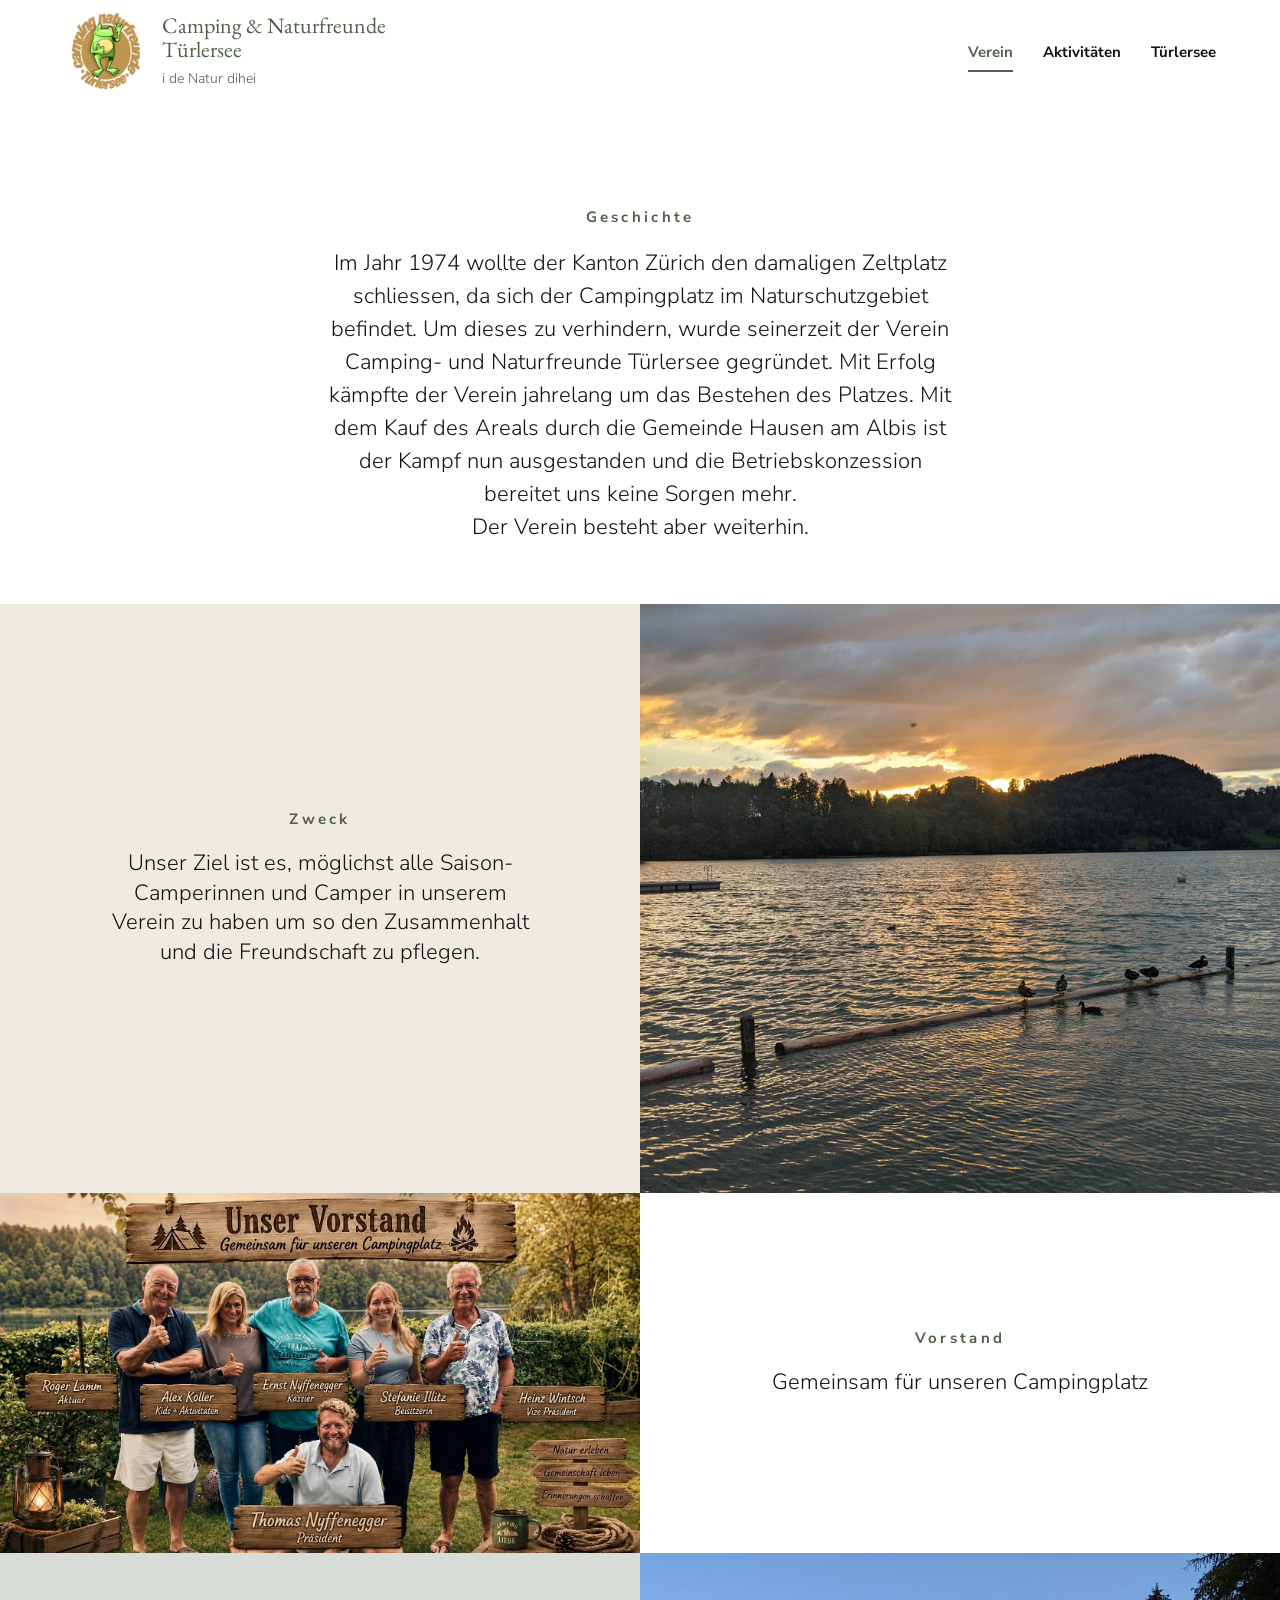
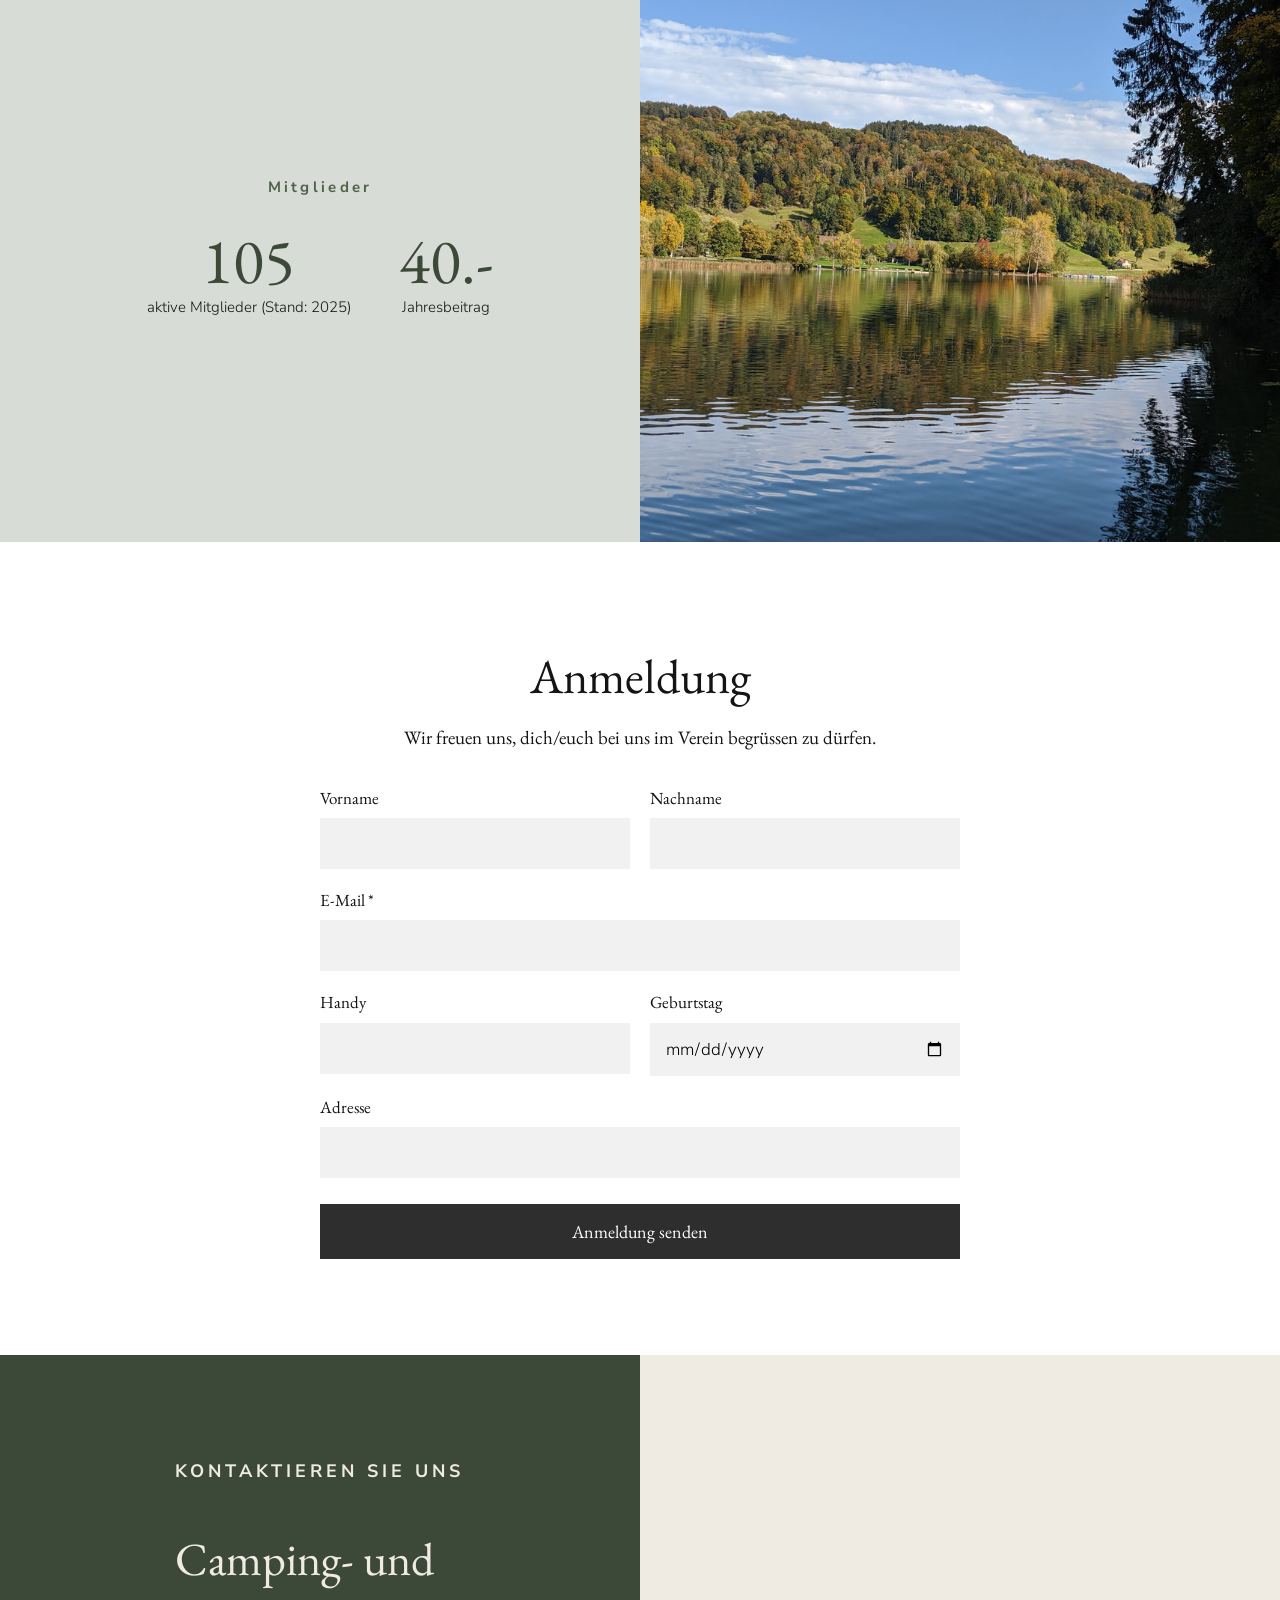
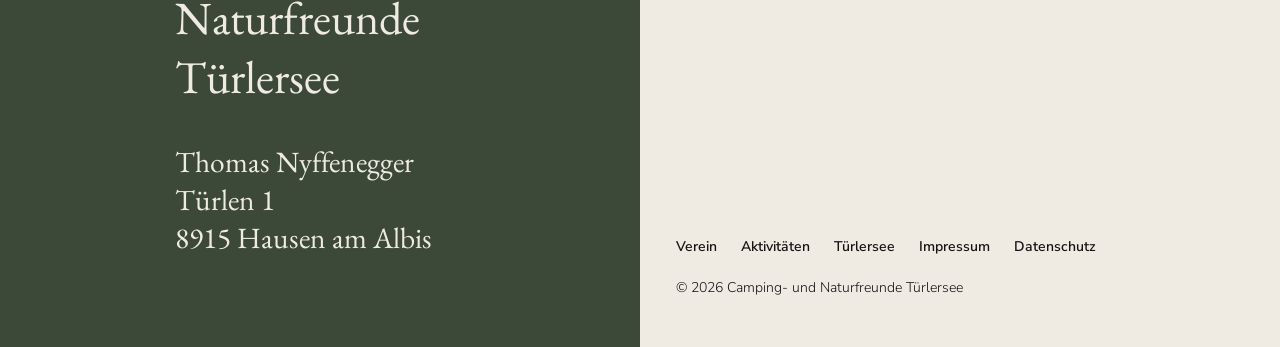
==== commit 9ebc4b7e: "Vorstandsfoto in gleicher Breite wie das Foto darüber anzeigen Co-Authored-By: Claude Fable 5.2 <nor" ====
--- a/verein.html
+++ b/verein.html
@@ -48,9 +48,12 @@
   <div class="split-bild"><img src="assets/img/see-sonnenuntergang.jpg" alt="Sonnenuntergang über dem Türlersee" loading="lazy"></div>
 </section>
 
-<section class="vorstand-bereich">
-  <h2 class="label">Vorstand</h2>
-  <a class="vorstand-bild" href="assets/img/vorstand.webp" data-lightbox><img src="assets/img/vorstand.webp" alt="Unser Vorstand – gemeinsam für unseren Campingplatz: Roger Lamm, Alex Koller, Ernst Nyffenegger, Stefanie Illitz, Heinz Wintsch und Thomas Nyffenegger" width="1672" height="941" loading="lazy"></a>
+<section class="split vorstand-zeile">
+  <a class="vorstand-bild zuerst" href="assets/img/vorstand.webp" data-lightbox><img src="assets/img/vorstand.webp" alt="Unser Vorstand – gemeinsam für unseren Campingplatz: Roger Lamm, Alex Koller, Ernst Nyffenegger, Stefanie Illitz, Heinz Wintsch und Thomas Nyffenegger" width="1672" height="941" loading="lazy"></a>
+  <div class="split-text">
+    <h2 class="label">Vorstand</h2>
+    <p>Gemeinsam für unseren Campingplatz</p>
+  </div>
 </section>
 
 <section class="split">
--- a/assets/css/style.css
+++ b/assets/css/style.css
@@ -92,11 +92,9 @@
 .split-bild { position: relative; }
 .split-bild img { position: absolute; inset: 0; width: 100%; height: 100%; object-fit: cover; }
 .bg-beige { background: var(--beige); } .bg-salbei { background: var(--salbei); }
-.vorstand-bereich { text-align: center; padding: clamp(48px, 7vw, 88px) var(--rand); }
-.vorstand-bild { display: block; max-width: 760px; margin: 0 auto; cursor: zoom-in; }
+.split.vorstand-zeile > * { min-height: 0; }
+.vorstand-bild { display: block; cursor: zoom-in; }
 .vorstand-bild img { width: 100%; height: auto; }
-.vorstand-bereich .vorstand li { white-space: nowrap; }
-.vorstand-bereich .vorstand { display: grid; grid-template-columns: repeat(auto-fit, minmax(300px, 1fr)); gap: 4px 32px; max-width: 1000px; margin: 0 auto; }
 .vorstand { list-style: none; margin: 0; padding: 0; font-size: clamp(18px, 1.9vw, 22px); line-height: 1.7; }
 .vorstand strong { font-weight: 600; }
 .zahlen { display: flex; gap: 48px; justify-content: center; flex-wrap: wrap; margin-top: 12px; }
@@ -212,6 +210,7 @@
   .split > div { min-height: 0; }
   .split-bild { aspect-ratio: 4 / 3; }
   .split .split-bild.zuerst { order: -1; }
+  .split.vorstand-zeile .split-text { padding: 32px var(--rand); }
   .felder { grid-template-columns: 1fr; }
   .event summary { grid-template-columns: 72px 1fr auto; gap: 14px; }
   .event-datum b { font-size: 28px; }
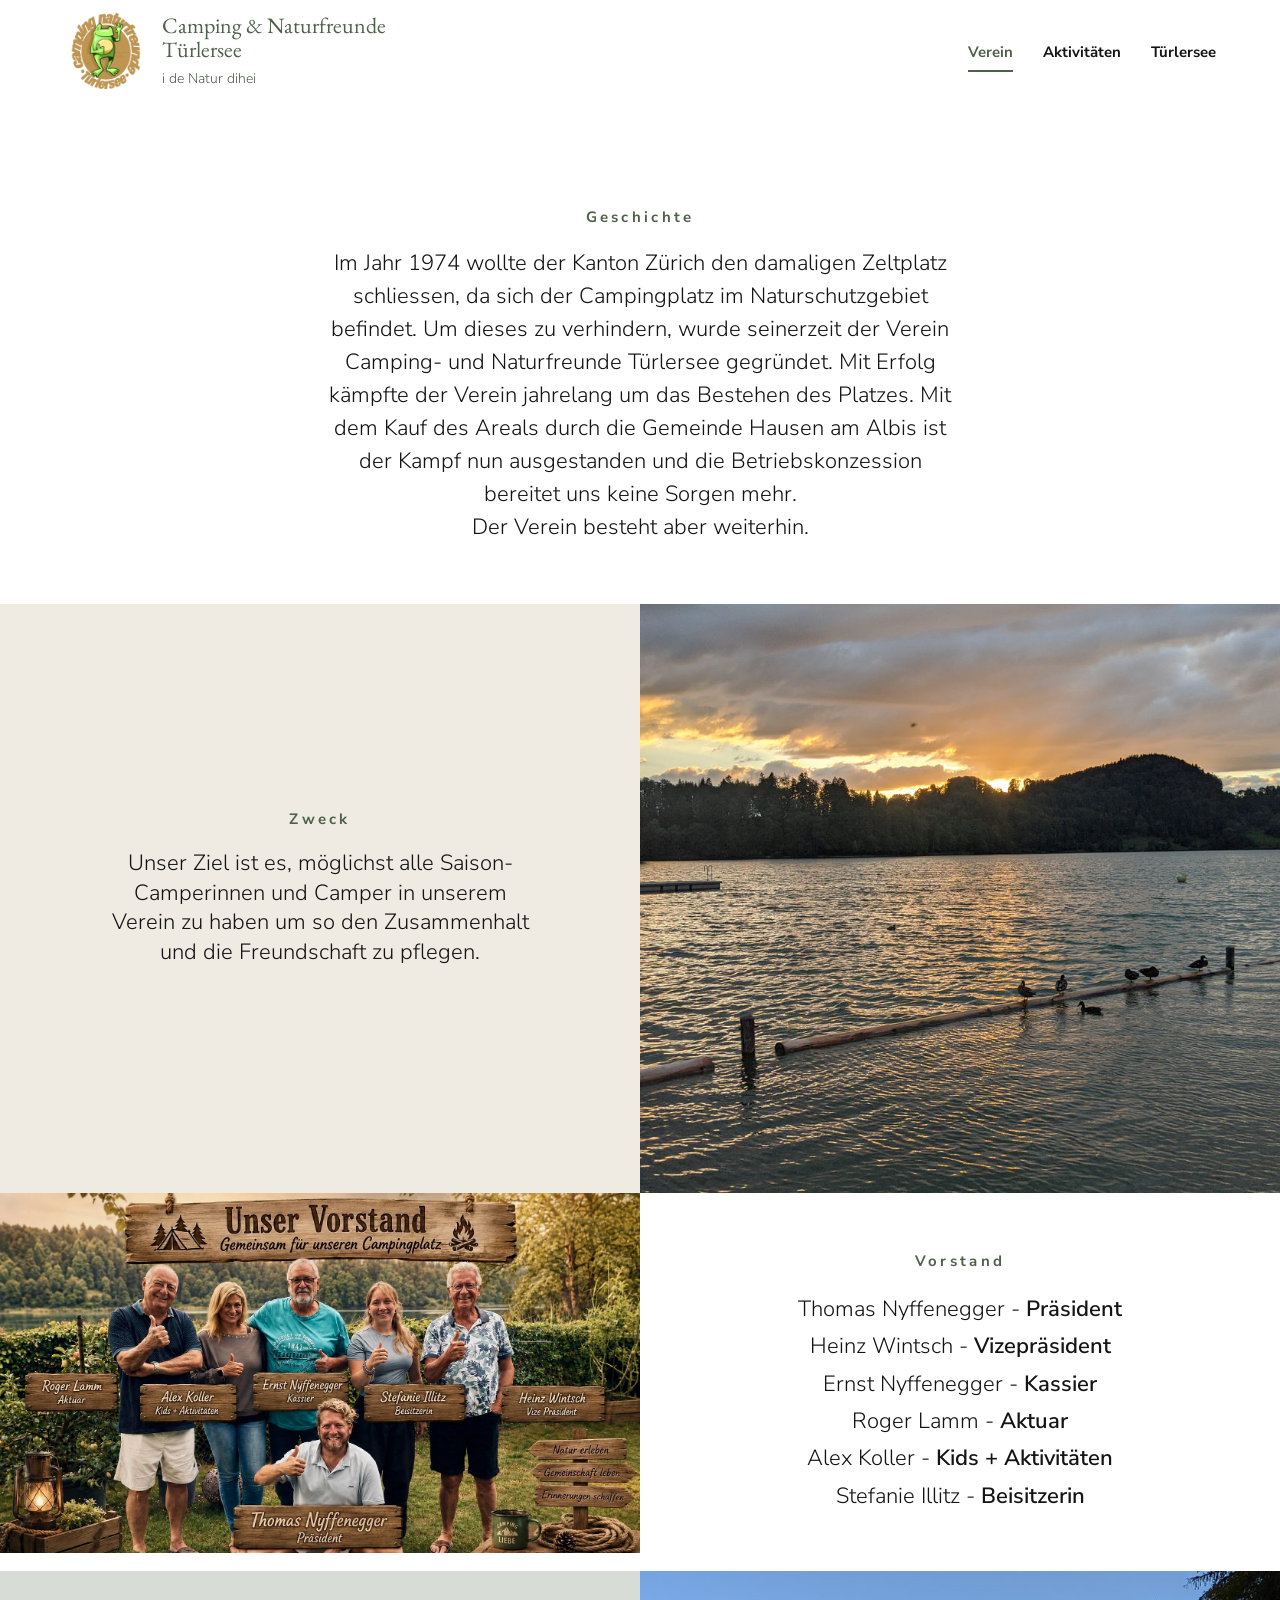
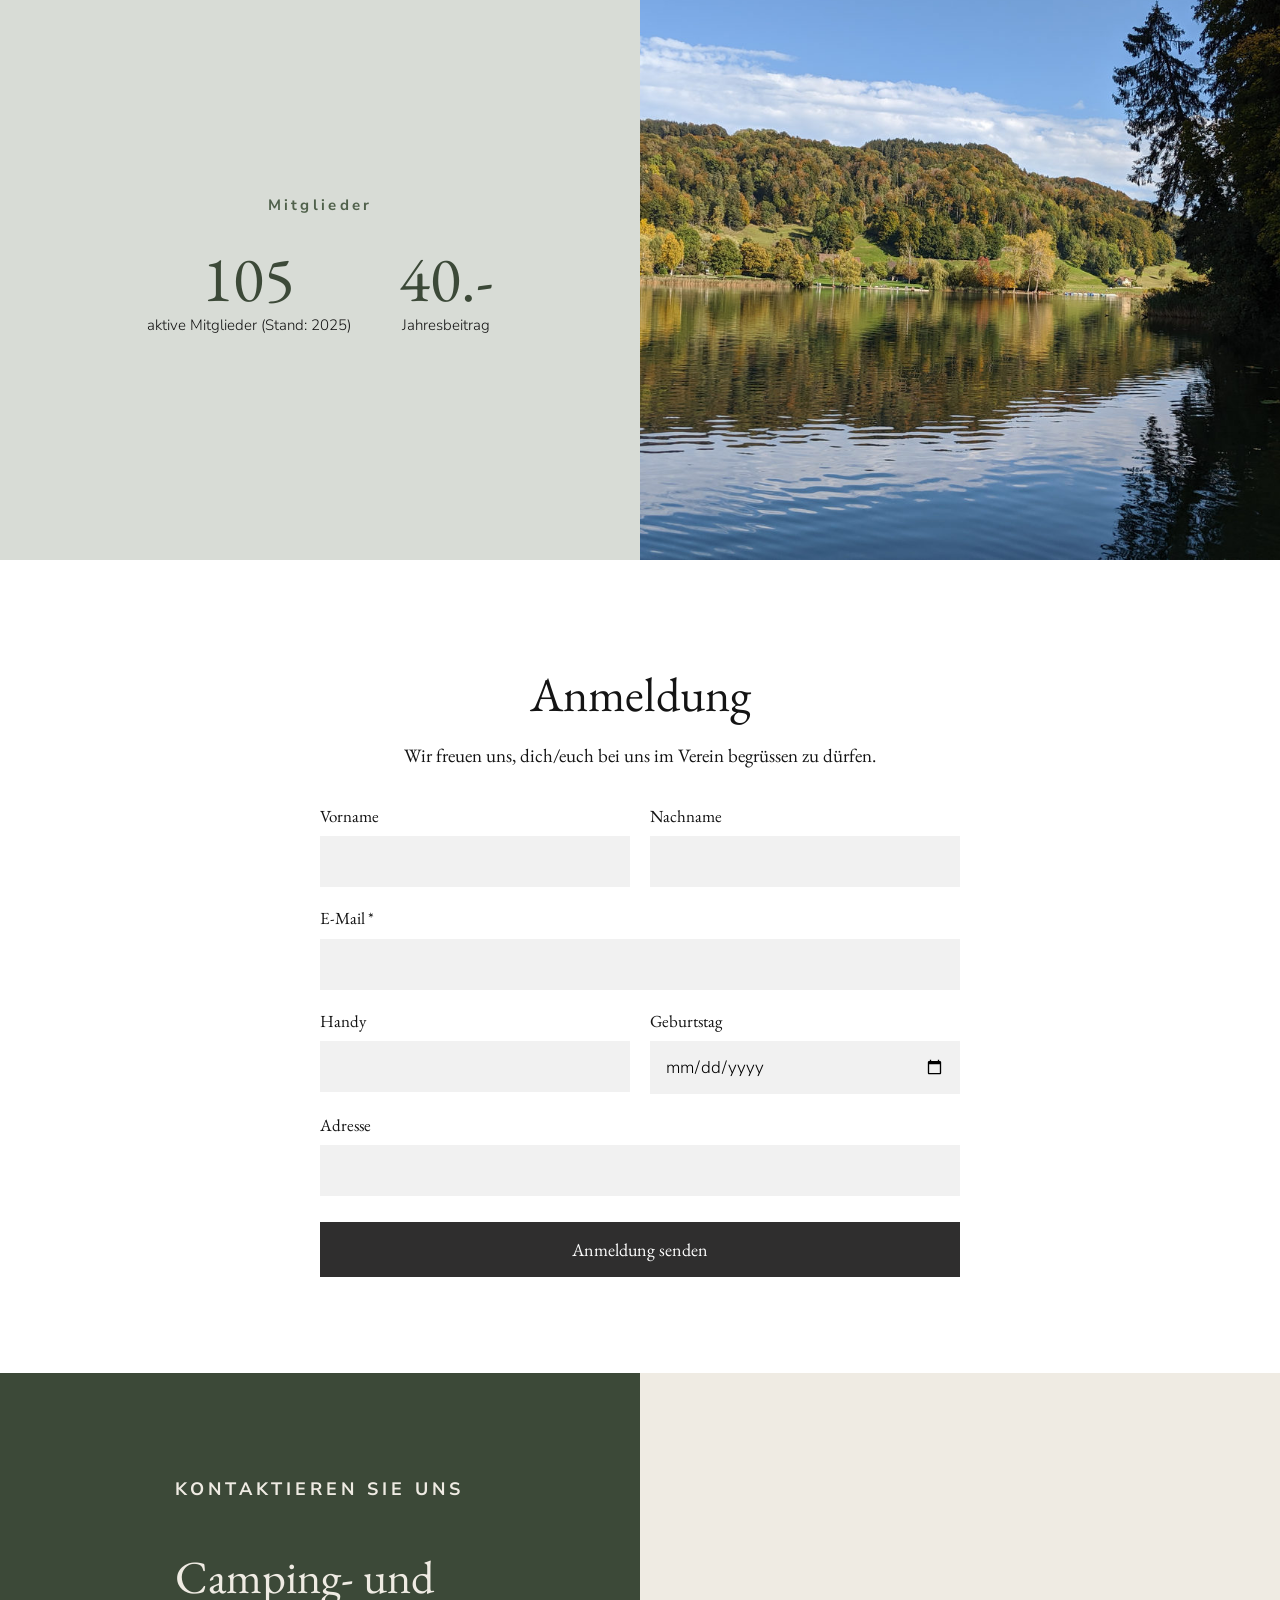
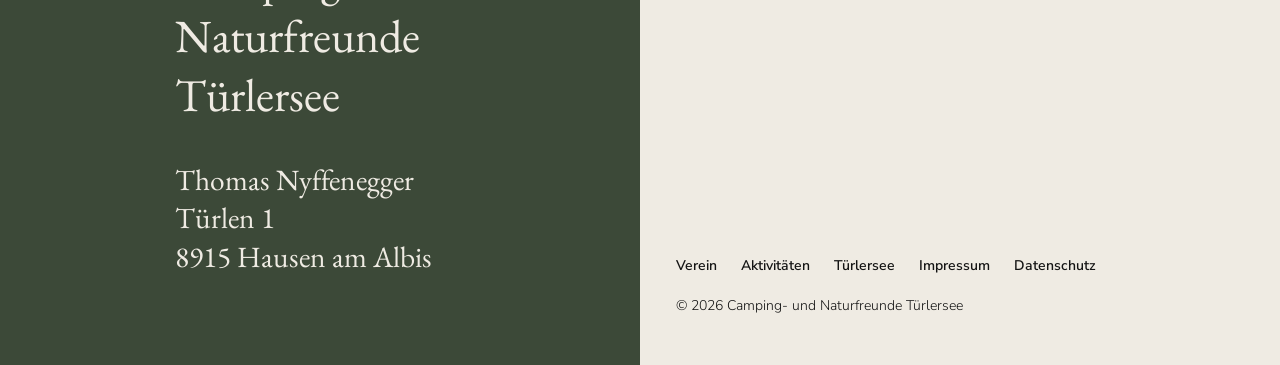
==== commit 9f68c1ac: "Vorstandsliste mit Namen und Funktion rechts neben dem Foto anzeigen Co-Authored-By: Claude Fable 5." ====
--- a/verein.html
+++ b/verein.html
@@ -52,7 +52,14 @@
   <a class="vorstand-bild zuerst" href="assets/img/vorstand.webp" data-lightbox><img src="assets/img/vorstand.webp" alt="Unser Vorstand – gemeinsam für unseren Campingplatz: Roger Lamm, Alex Koller, Ernst Nyffenegger, Stefanie Illitz, Heinz Wintsch und Thomas Nyffenegger" width="1672" height="941" loading="lazy"></a>
   <div class="split-text">
     <h2 class="label">Vorstand</h2>
-    <p>Gemeinsam für unseren Campingplatz</p>
+    <ul class="vorstand">
+      <li>Thomas Nyffenegger - <strong>Präsident</strong></li>
+      <li>Heinz Wintsch - <strong>Vizepräsident</strong></li>
+      <li>Ernst Nyffenegger - <strong>Kassier</strong></li>
+      <li>Roger Lamm - <strong>Aktuar</strong></li>
+      <li>Alex Koller - <strong>Kids + Aktivitäten</strong></li>
+      <li>Stefanie Illitz - <strong>Beisitzerin</strong></li>
+    </ul>
   </div>
 </section>
 
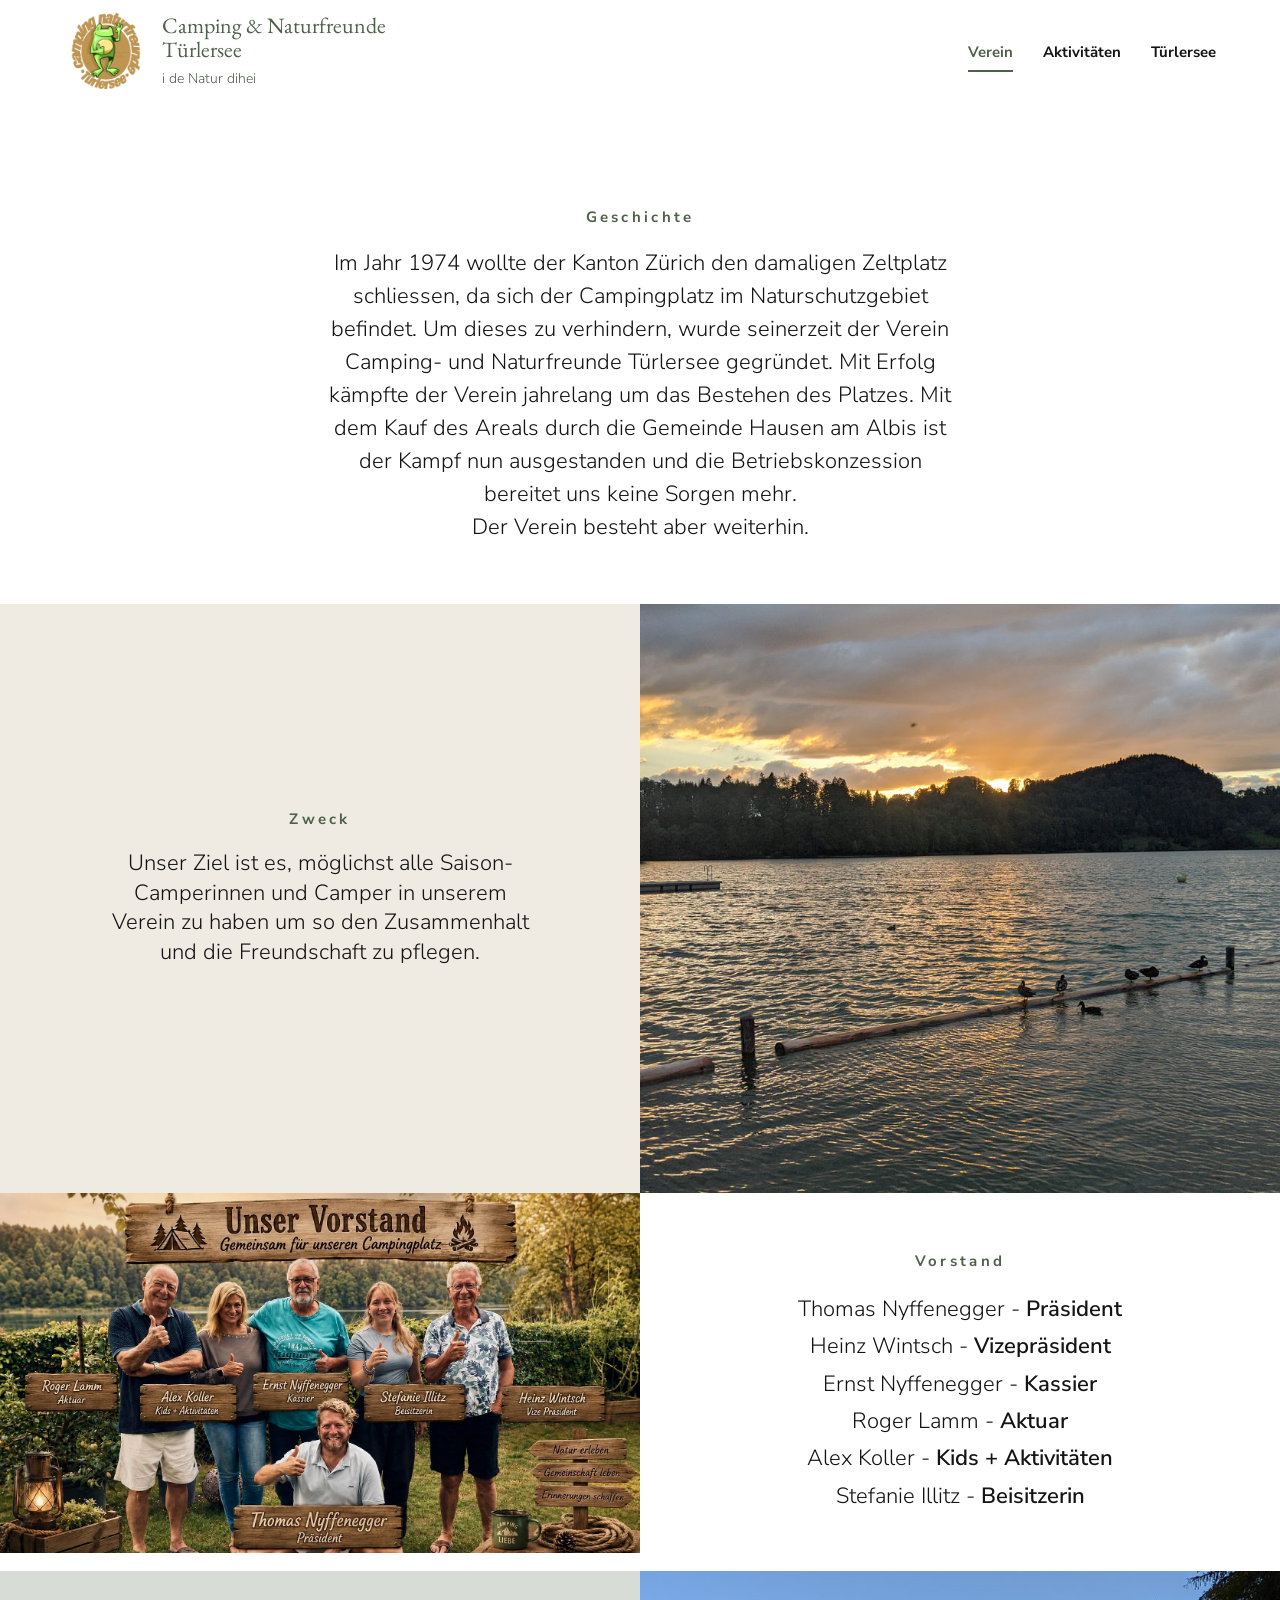
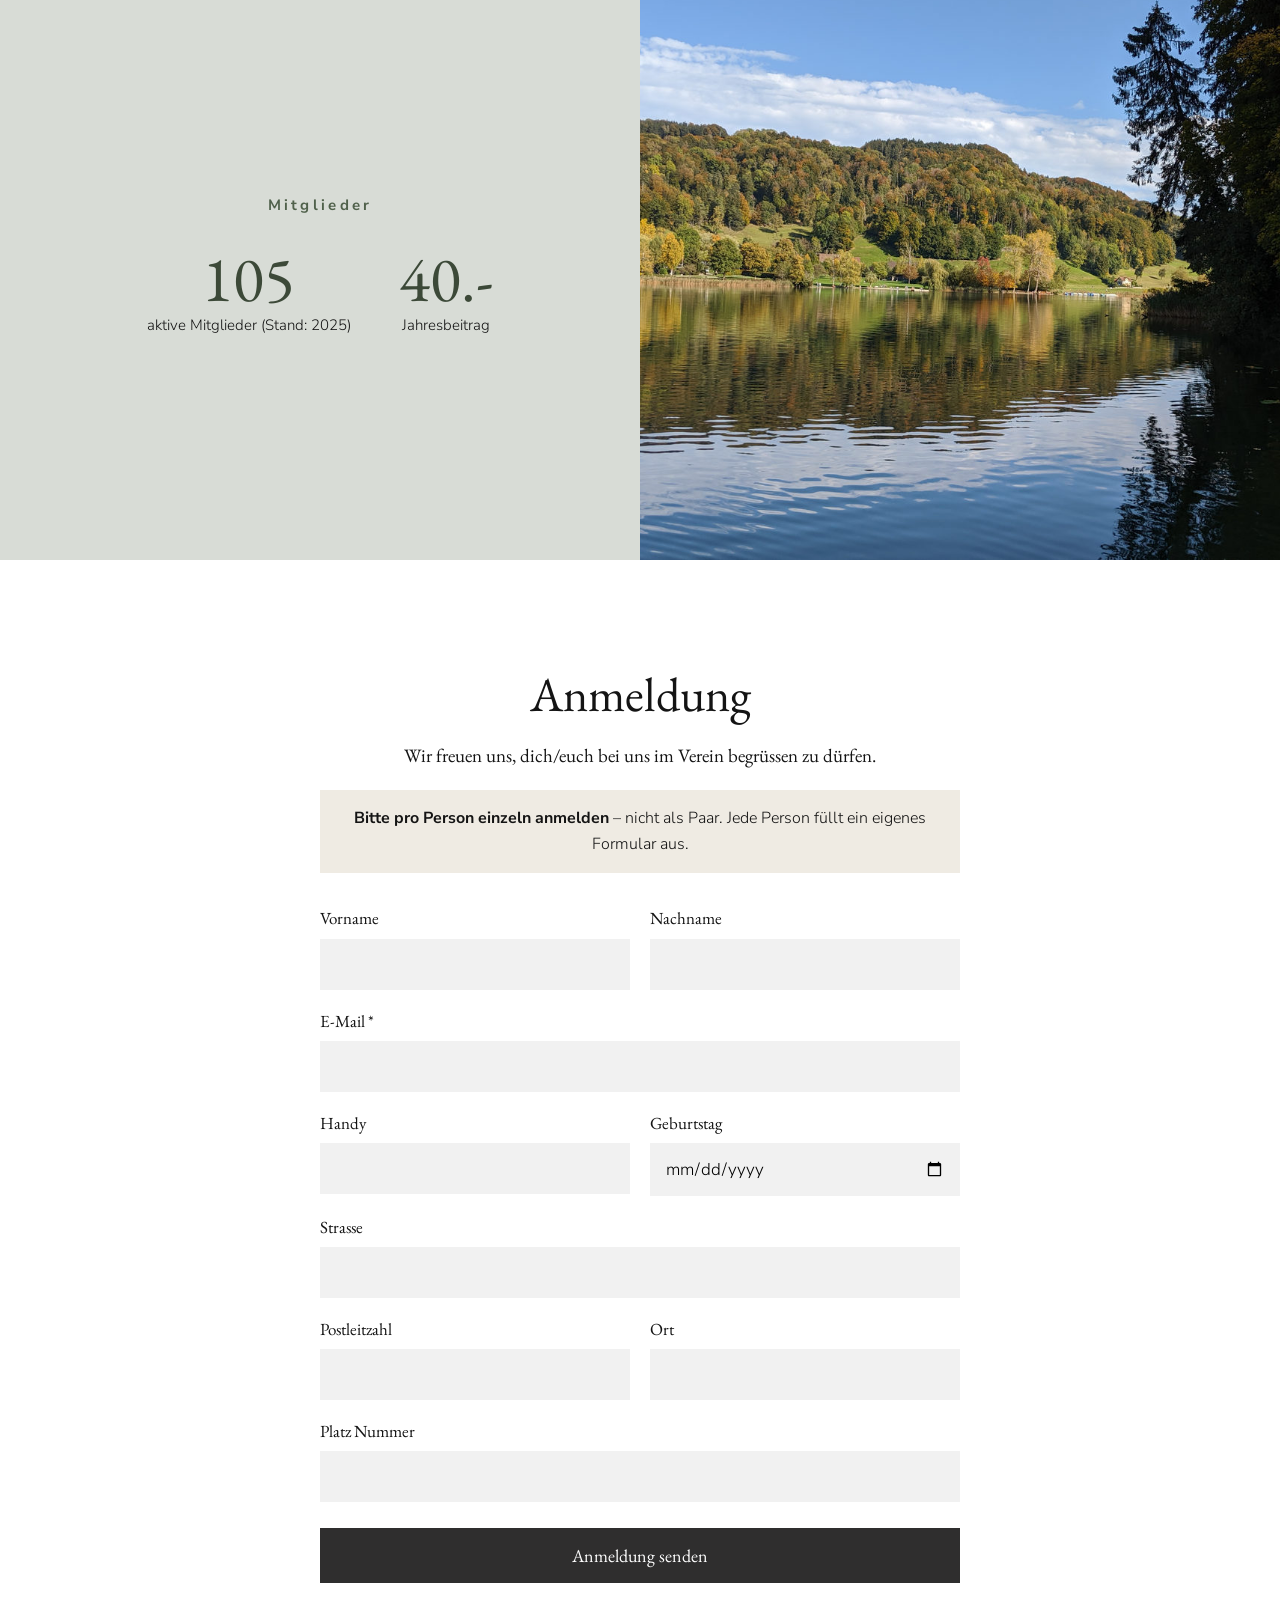
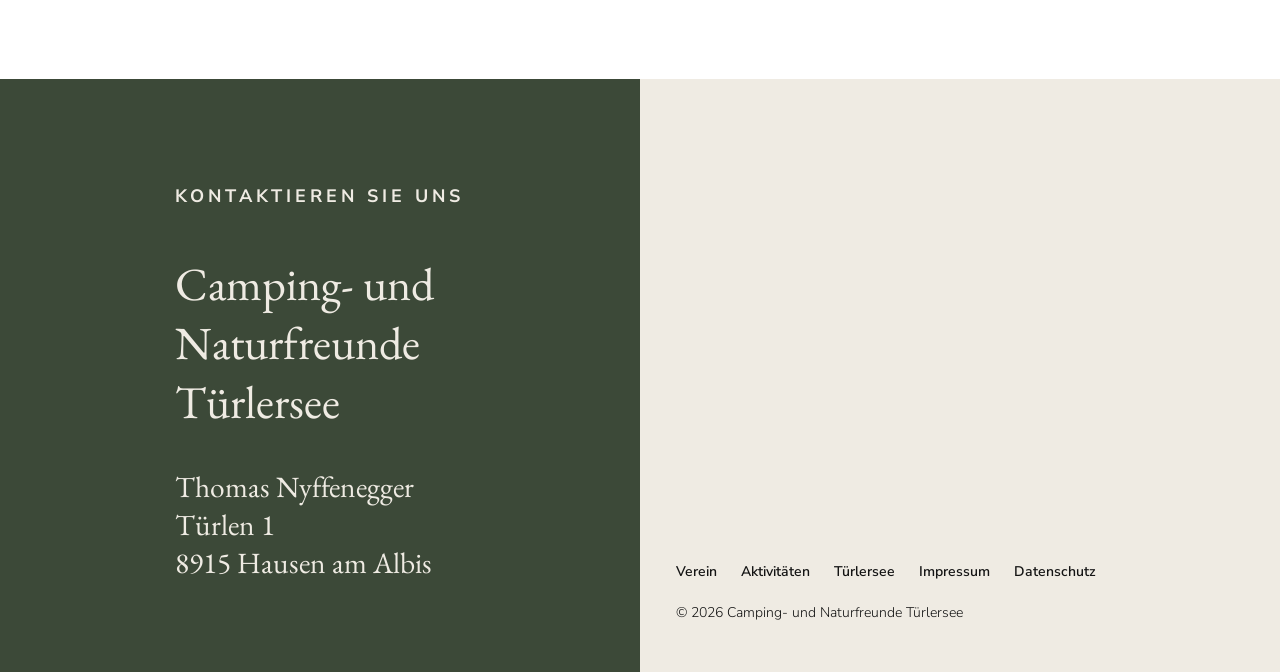
==== commit 33a6e885: "Anmeldeformular: Hinweis auf Einzelanmeldung, Platz Nummer und getrennte Adressfelder Co-Authored-By" ====
--- a/verein.html
+++ b/verein.html
@@ -79,13 +79,17 @@
     <form class="formular" id="anmeldung">
       <h2>Anmeldung</h2>
       <p class="mitte" style="font-family:var(--serif);font-size:19px">Wir freuen uns, dich/euch bei uns im Verein begrüssen zu dürfen.</p>
+      <p class="hinweis mitte" style="margin-top:14px"><strong>Bitte pro Person einzeln anmelden</strong> – nicht als Paar. Jede Person füllt ein eigenes Formular aus.</p>
       <div class="felder">
         <label class="feld">Vorname <input name="vorname" autocomplete="given-name"></label>
         <label class="feld">Nachname <input name="nachname" autocomplete="family-name"></label>
         <label class="feld breit">E-Mail * <input name="email" type="email" autocomplete="email" required></label>
         <label class="feld">Handy <input name="handy" type="tel" autocomplete="tel"></label>
         <label class="feld">Geburtstag <input name="geburtstag" type="date" autocomplete="bday"></label>
-        <label class="feld breit">Adresse <input name="adresse" autocomplete="street-address"></label>
+        <label class="feld breit">Strasse <input name="strasse" autocomplete="street-address"></label>
+        <label class="feld">Postleitzahl <input name="plz" inputmode="numeric" autocomplete="postal-code"></label>
+        <label class="feld">Ort <input name="ort" autocomplete="address-level2"></label>
+        <label class="feld breit">Platz Nummer <input name="platz"></label>
       </div>
       <button class="knopf" type="submit">Anmeldung senden</button>
       <p class="hinweis" id="anmeldung-hinweis" role="status" tabindex="-1" hidden></p>
